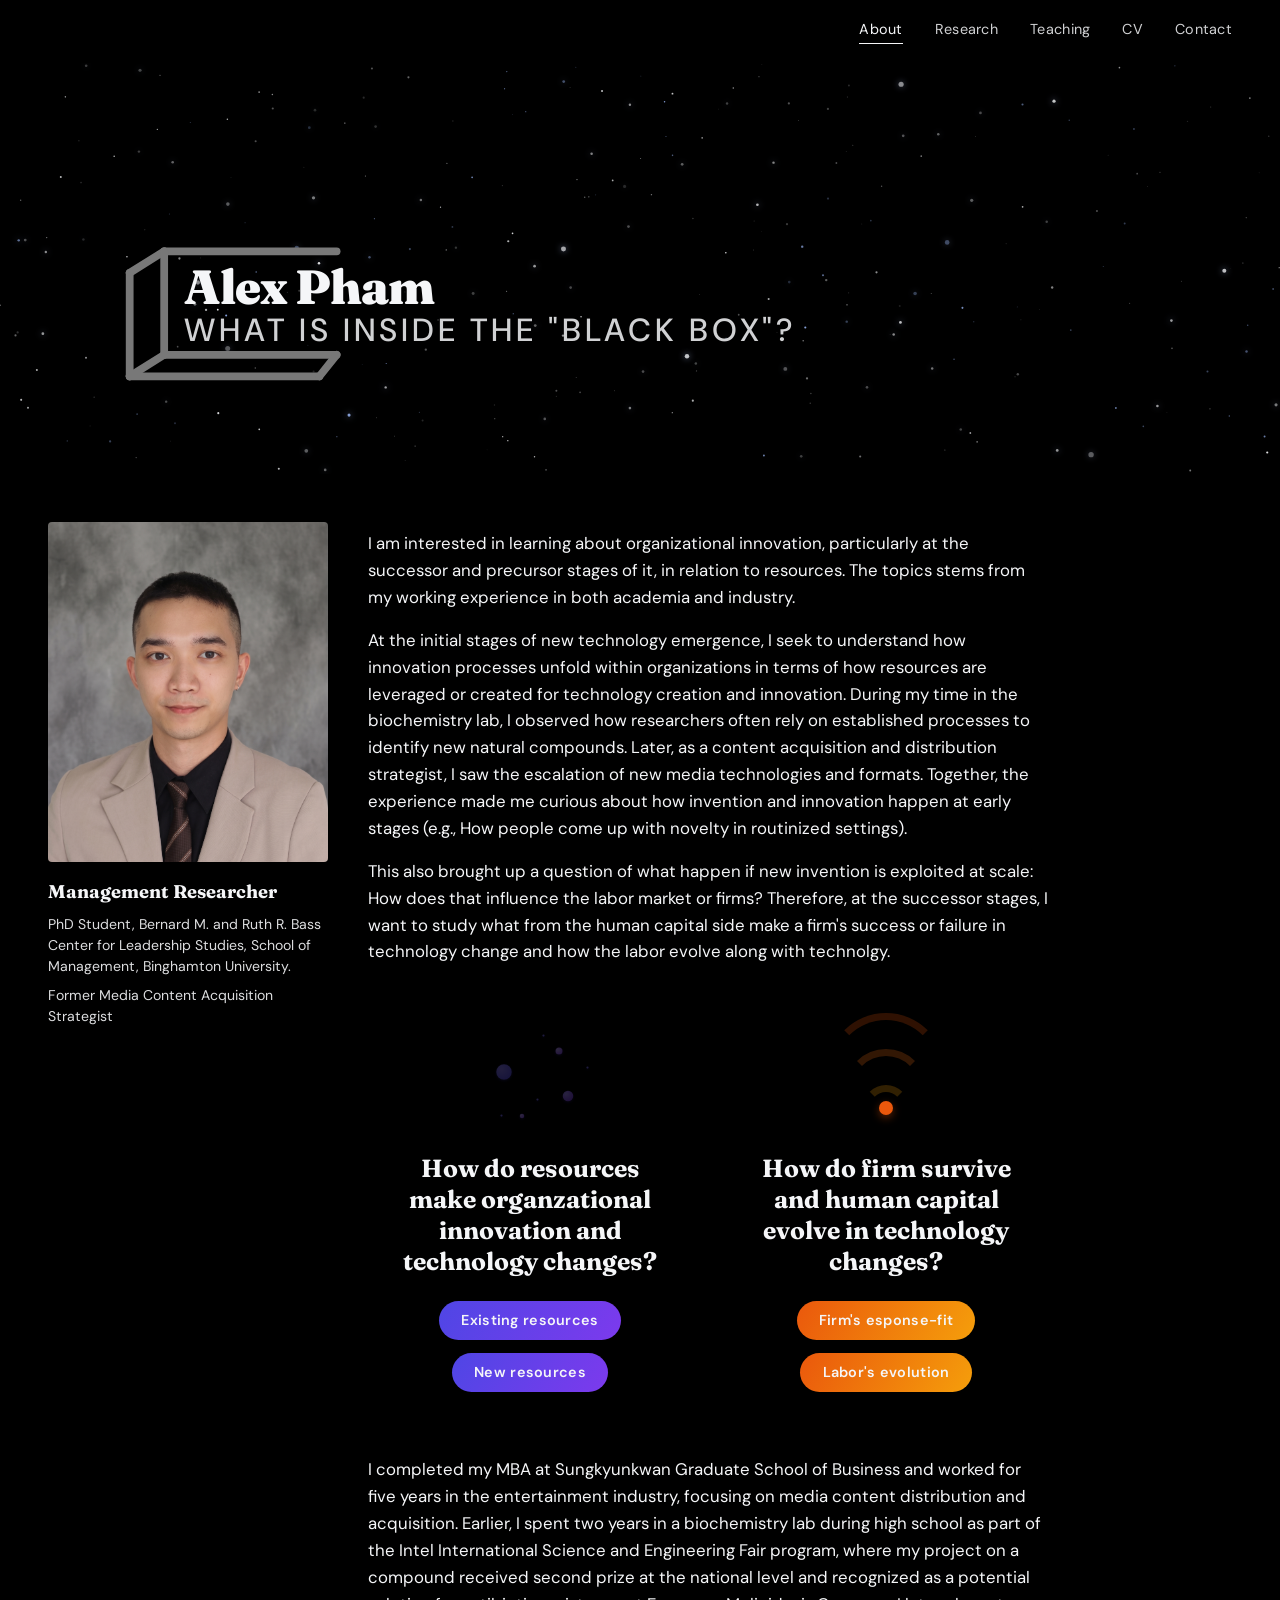
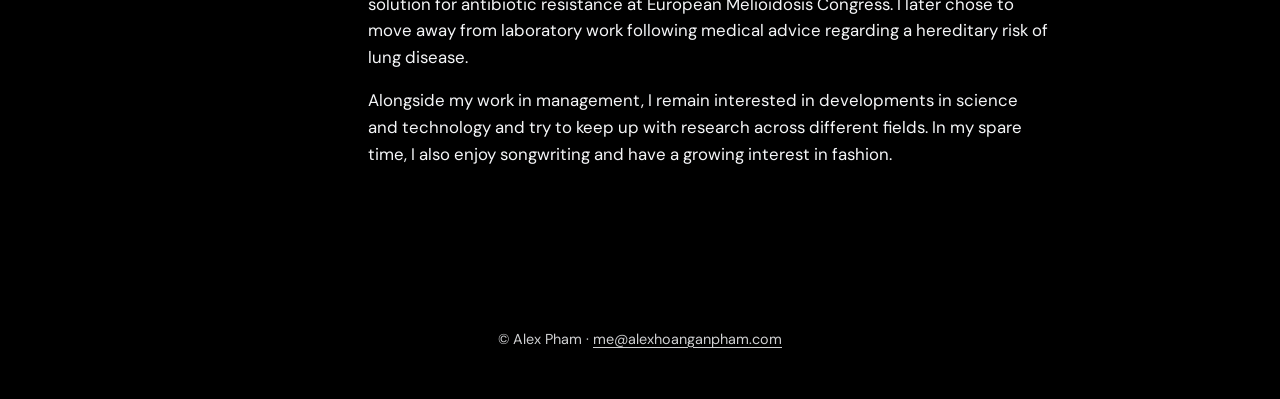
==== index.html @ 6ab718b7 "Fix typo in HTML tag for 'New resources'" ====
<!DOCTYPE html>
<html lang="en">
<head>
<meta charset="UTF-8" />
<meta name="viewport" content="width=device-width, initial-scale=1.0" />
<title>Alex Pham — Home</title>

<!--
============================================================
  HOME PAGE  (index.html)
  ============================================================
  HOW TO EDIT:
  - Replace text inside [EDIT: ...] sections with your info
  - All colors, fonts, and styles live in style.css
  - The navigation bar appears on EVERY page — if you add or
    rename a link, do it in all 6 HTML files
  ============================================================
-->

<link rel="preconnect" href="https://fonts.googleapis.com" />
<link rel="preconnect" href="https://fonts.gstatic.com" crossorigin />
<link href="https://fonts.googleapis.com/css2?family=Fraunces:opsz,wght@9..144,400;9..144,700;9..144,900&family=DM+Sans:wght@400;500;700&display=swap" rel="stylesheet" />
<link rel="stylesheet" href="style.css" />
</head>
<body>

<!-- ===== Navigation (same on every page) ===== -->
<nav class="topnav">
  <a href="index.html" class="active">About</a>
  <a href="research.html">Research</a>
  <a href="teaching.html">Teaching</a>
  <a href="cv.html">CV</a>
  <a href="contact.html">Contact</a>
</nav>

<!-- ============================================================
     [EDIT: HERO / ABOUT]
     ============================================================ -->
<section class="hero-sky">
  <canvas id="starfield" aria-hidden="true"></canvas>
  <!-- ============================================================
       [EDIT: NAME BOX] — Isometric open-bracket frame
       Change "Your Name" and the subtitle below.
       The SVG draws the 3D bracket shape — you usually don't
       need to touch it.
       ============================================================ -->
  <div class="iso-name-block">
    <svg class="iso-frame" viewBox="0 0 500 180" xmlns="http://www.w3.org/2000/svg" aria-hidden="true">
      <!-- ===== TOP FACE (only the back-top slanted line — no front-top edge) ===== -->
      <!-- Back-top edge going right -->
      <line x1="60" y1="5" x2="260" y2="5" />
      <!-- Top-left connection (front-top to back-top) -->
      <line x1="20" y1="30" x2="60" y2="5" />

      <!-- ===== LEFT SIDE (front + back verticals) ===== -->
      <!-- Front-left vertical edge -->
      <line x1="20" y1="30" x2="20" y2="150" />
      <!-- Back-left vertical edge -->
      <line x1="60" y1="5" x2="60" y2="125" />

      <!-- ===== BOTTOM FACE ===== -->
      <!-- Bottom-left connection (front-bottom to back-bottom) -->
      <line x1="20" y1="150" x2="60" y2="125" />
      <!-- Front-bottom edge going right (shorter) -->
      <line x1="20" y1="150" x2="240" y2="150" />
      <!-- Back-bottom edge going right (shorter) -->
      <line x1="60" y1="125" x2="260" y2="125" />
      <!-- Bottom-right connection (closes the bottom face) -->
      <line x1="240" y1="150" x2="260" y2="125" />
    </svg>
    <div class="iso-name-text">
      <h1>Alex Pham</h1>
      <div class="subtitle">What is inside the "black box"?</div>
    </div>
  </div>
</section>

<section class="hero">
  <div class="hero-content">
    <div class="hero-photo-col">
      <img src="your-photo.jpg" alt="Alex Pham" class="hero-photo" style="object-fit:cover;" />
      <div class="photo-titles">
        <p class="pt-role">Management Researcher</p>
        <p>PhD Student, Bernard M. and Ruth R. Bass Center for Leadership Studies, School of Management, Binghamton University.</p>
        <p>Former Media Content Acquisition Strategist</p>
      </div>
    </div>

    <div class="hero-bio">
      <p>
      I am interested in learning about organizational innovation, particularly at the successor and precursor stages of it, in relation to resources. The topics stems from my working experience in both academia and industry. 
      </p>
      <p>
       At the initial stages of new technology emergence, I seek to understand how innovation processes unfold within organizations in terms of how resources are leveraged or created for technology creation and innovation. During my time in the biochemistry lab, I observed how researchers often rely on established processes to identify new natural compounds. Later, as a content acquisition and distribution strategist, I saw the escalation of new media technologies and formats. Together, the experience made me curious about how invention and innovation happen at early stages (e.g., How people come up with novelty in routinized settings). 
      </p>
      <p>
      This also brought up a question of what happen if new invention is exploited at scale: How does that influence the labor market or firms? Therefore, at the successor stages, I want to study what from the human capital side make a firm's success or failure in technology change and how the labor evolve along with technolgy. 
      </p>

      <!-- ===== Research questions (layout from Presentation4) ===== -->
      <div class="rq-grid">

        <div class="rq-card">
          <div class="rq-icon icon-bubbles" aria-hidden="true">
            <span class="b b1"></span>
            <span class="b b2"></span>
            <span class="b b3"></span>
            <span class="b b4"></span>
            <span class="b b5"></span>
            <span class="b b6"></span>
            <span class="b b7"></span>
            <span class="b b8"></span>
          </div>
          <h2 class="rq-question">How do resources make organzational innovation and technology changes?</h2>
          <div class="rq-tags rq-tags-a">
            <span>Existing resources</span>
            <span>New resources</span>
          </div>
        </div>

        <div class="rq-card">
          <div class="rq-icon icon-waves" aria-hidden="true">
            <span class="w w1"></span>
            <span class="w w2"></span>
            <span class="w w3"></span>
            <span class="w-dot"></span>
          </div>
          <h2 class="rq-question">How do firm survive and human capital evolve in technology changes?</h2>
          <div class="rq-tags rq-tags-b">
            <span>Firm's esponse-fit</span>
            <span>Labor's evolution</span>
          </div>
        </div>

      </div>

      <p>
        I completed my MBA at Sungkyunkwan Graduate School of Business and worked for five years in the entertainment industry, focusing on media content distribution and acquisition. Earlier, I spent two years in a biochemistry lab during high school as part of the Intel International Science and Engineering Fair program, where my project on a compound received second prize at the national level and recognized as a potential solution for antibiotic resistance at European Melioidosis Congress. I later chose to move away from laboratory work following medical advice regarding a hereditary risk of lung disease.
      </p>
      <p>
        Alongside my work in management, I remain interested in developments in science and technology and try to keep up with research across different fields. In my spare time, I also enjoy songwriting and have a growing interest in fashion.
      </p>
    </div>
  </div>
</section>

<footer>
  <p>© Alex Pham · <a href="mailto:me@alexhoanganpham.com">me@alexhoanganpham.com</a></p>
</footer>

<!-- ===== Starry-night animation for the name/slogan banner ===== -->
<script>
(function () {
  const canvas = document.getElementById('starfield');
  if (!canvas) return;
  const ctx = canvas.getContext('2d');
  let stars = [], W = 0, H = 0;

  function resize() {
    W = canvas.width = canvas.offsetWidth;
    H = canvas.height = canvas.offsetHeight;
    build();
  }

  function build() {
    stars = [];
    const count = Math.floor((W * H) / 1800);
    for (let i = 0; i < count; i++) {
      stars.push({
        x: Math.random() * W,
        y: Math.random() * H,
        r: Math.random() < 0.92 ? Math.random() * 1.1 + 0.3 : Math.random() * 1.6 + 1.2, // a few bigger stars
        base: Math.random() * 0.6 + 0.35,          // base brightness
        tw: Math.random() * Math.PI * 2,           // twinkle phase
        ts: Math.random() * 0.035 + 0.008,         // twinkle speed
        vx: (Math.random() - 0.5) * 0.08,          // slow drift
        vy: (Math.random() - 0.5) * 0.05,
        blue: Math.random() < 0.25                 // some cool-blue stars
      });
    }
  }

  function frame() {
    ctx.clearRect(0, 0, W, H);
    for (const s of stars) {
      s.tw += s.ts;
      s.x += s.vx; s.y += s.vy;
      if (s.x < 0) s.x = W; if (s.x > W) s.x = 0;
      if (s.y < 0) s.y = H; if (s.y > H) s.y = 0;
      const a = s.base * (0.35 + 0.65 * (0.5 + 0.5 * Math.sin(s.tw)));
      ctx.beginPath();
      ctx.fillStyle = s.blue
        ? 'rgba(160,190,255,' + a.toFixed(3) + ')'
        : 'rgba(245,246,248,' + a.toFixed(3) + ')';
      if (s.r > 1.2) { ctx.shadowBlur = 6; ctx.shadowColor = 'rgba(180,200,255,0.8)'; }
      ctx.arc(s.x, s.y, s.r, 0, Math.PI * 2);
      ctx.fill();
      ctx.shadowBlur = 0;
    }
    requestAnimationFrame(frame);
  }

  window.addEventListener('resize', resize);
  resize();
  frame();
})();
</script>

</body>
</html>
---- style.css ----
/* ============================================================
   SHARED STYLESHEET — used by every page
   ============================================================
   To change colors or fonts site-wide, edit the variables in
   the :root block below.
   ============================================================ */

:root {
  --bg-light: #e9ebee;
  --bg-dark: #1a1d22;
  --bg-mid: #4a4d52;
  --text-dark: #1a1d22;
  --text-light: #f5f6f8;
  --text-muted: #8a8d92;
  --accent: #2d2a8c;     /* deep indigo for stat boxes */
  --accent-hot: #ff6b35; /* highlight for box-office / awards */
  --font-display: "Fraunces", Georgia, serif;
  --font-body: "DM Sans", -apple-system, sans-serif;
}

* { box-sizing: border-box; margin: 0; padding: 0; }

html { scroll-behavior: smooth; }

body {
  font-family: var(--font-body);
  color: var(--text-dark);
  background: var(--bg-light);
  line-height: 1.5;
}

a { color: inherit; text-decoration: none; }

/* ============================================================
   TOP NAVIGATION BAR — appears on every page
   ============================================================ */
nav.topnav {
  position: sticky;
  top: 0;
  z-index: 100;
  display: flex;
  justify-content: flex-end;
  gap: 2rem;
  padding: 1.2rem 3rem;
  background: #000;
  color: var(--text-light);
  font-size: 0.9rem;
  letter-spacing: 0.02em;
}
nav.topnav a {
  opacity: 0.85;
  transition: opacity 0.2s;
  border-bottom: 1px solid transparent;
  padding-bottom: 2px;
}
nav.topnav a:hover {
  opacity: 1;
  border-bottom-color: var(--text-light);
}
nav.topnav a.active {
  opacity: 1;
  border-bottom-color: var(--text-light);
}

/* ============================================================
   HERO / ABOUT SECTION (used on index.html)
   ============================================================ */
section.hero {
  background: #000;
  color: var(--text-light);
  padding: 3rem 3rem 6rem;
  position: relative;
  overflow: hidden;
}

/* ============================================================
   STARRY-NIGHT BANNER — name + slogan section
   ============================================================ */
section.hero-sky {
  position: relative;
  overflow: hidden;
  padding: 4.5rem 3rem;
  color: var(--text-light);
  background: #000;
}
#starfield {
  position: absolute;
  inset: 0;
  width: 100%;
  height: 100%;
  display: block;
  pointer-events: none;
}

/* ============================================================
   ISOMETRIC NAME BLOCK — the open 3D bracket framing the name
   ============================================================
   To resize: change max-width and min-height below.
   To change line thickness: edit stroke-width in .iso-frame line
   To change line color: edit stroke color in .iso-frame line
   ============================================================ */
.iso-name-block {
  position: relative;
  display: block;
  width: 100%;
  max-width: 560px;
  min-height: 150px;
  margin-top: 7rem;         /* Decrease this value or make it negative to move the figure up */
  margin-bottom: 0;
  padding: 2rem 1.5rem 2rem 8.5rem; /* larger left padding keeps text inside the box */
}
.iso-frame {
  position: absolute;
  inset: 0;
  width: 100%;
  height: 100%;
  pointer-events: none;
  overflow: visible;
}
.iso-frame line {
  stroke: #787878;
  stroke-width: 9;
  stroke-linecap: round;
  fill: none;
}
.iso-name-text {
  position: relative;
  z-index: 1;
  text-align: left;
  top: -1rem;
}
.iso-name-text h1 {
  font-family: var(--font-display);
  font-weight: 900;
  font-size: 3rem;
  line-height: 1;
  letter-spacing: -0.02em;
  color: var(--text-light);

}
.iso-name-text .subtitle {
  white-space: nowrap;           /* keep slogan on one line */
  font-size: 2rem;            /* bigger slogan */
  font-weight: 500;
  line-height: 1.5;
  letter-spacing: 0.12em;
  text-transform: uppercase;
  opacity: 0.85;
  margin-top: -0.3rem;
  color: var(--text-light);
   
}

.hero-content {
  display: grid;
  grid-template-columns: 280px 1fr;
  gap: 2.5rem;
  max-width: 1000px;
  align-items: start;
}
.hero-photo {
  width: 280px;
  height: 340px;
  border-radius: 4px;
  object-fit: cover;
  display: block;
}
.hero-bio {
  font-size: 1.05rem;
  line-height: 1.6;
  padding-top: 0.5rem;
}
.hero-bio p { margin-bottom: 1rem; }

/* Titles under the photo */
.photo-titles {
  width: 280px;
  margin-top: 1rem;
  font-size: 0.88rem;
  line-height: 1.5;
}
.photo-titles p { margin-bottom: 0.5rem; opacity: 0.9; }
.photo-titles .pt-role {
  font-family: var(--font-display);
  font-weight: 700;
  font-size: 1.15rem;
  opacity: 1;
}

/* ============================================================
   RESEARCH QUESTIONS — two-column layout (from Presentation4)
   ============================================================ */
.rq-grid {
  display: grid;
  grid-template-columns: 1fr 1fr;
  gap: 2rem;
  margin: 2rem 0;
}
.rq-card {
  text-align: center;
  padding: 2rem 1.5rem;
  transition: transform 0.3s ease;
}
.rq-card:hover {
  transform: translateY(-4px);
}
.rq-question {
  font-family: var(--font-display);
  font-weight: 700;
  font-size: 1.55rem;
  line-height: 1.25;
  margin: 1.5rem 0;
}
.rq-tags {
  display: flex;
  justify-content: center;
  flex-wrap: wrap;
  gap: 0.8rem;
}
.rq-tags span {
  display: inline-block;
  padding: 0.5rem 1.4rem;
  border-radius: 999px;
  color: var(--text-light);
  font-weight: 600;
  font-size: 0.9rem;
  letter-spacing: 0.02em;
}
.rq-tags-a span { background: linear-gradient(120deg, #4f46e5, #7c3aed); }
.rq-tags-b span { background: linear-gradient(120deg, #ea580c, #f59e0b); }

/* ----- Icon 1: bubbles that emerge on hover ----- */
.rq-icon {
  position: relative;
  width: 150px;
  height: 100px;
  margin: 0 auto;
}
.icon-bubbles .b {
  position: absolute;
  border-radius: 50%;
  background: radial-gradient(circle at 32% 30%, #8b7cf8, #4f46e5);
  box-shadow: 0 4px 12px rgba(79, 70, 229, 0.35);
  opacity: 0.25;
  transform: scale(0.25);
  transition: transform 0.5s cubic-bezier(0.34, 1.56, 0.64, 1), opacity 0.4s ease;
}
.icon-bubbles .b1 { width: 62px; height: 62px; left: 18px;  top: 12px; }
.icon-bubbles .b2 { width: 28px; height: 28px; left: 90px;  top: 8px;  background: radial-gradient(circle at 32% 30%, #b79cf9, #7c3aed); transition-delay: 0.08s; }
.icon-bubbles .b3 { width: 42px; height: 42px; left: 92px;  top: 46px; background: radial-gradient(circle at 32% 30%, #9f8bfa, #6d28d9); transition-delay: 0.16s; }
.icon-bubbles .b4 { width: 9px;  height: 9px;  left: 128px; top: 34px; transition-delay: 0.24s; }
.icon-bubbles .b5 { width: 9px;  height: 9px;  left: 78px;  top: 66px; transition-delay: 0.3s; }
.icon-bubbles .b6 { width: 9px;  height: 9px;  left: 84px;  top: 2px;  transition-delay: 0.36s; }
.icon-bubbles .b7 { width: 18px; height: 18px; left: 58px;  top: 78px; background: radial-gradient(circle at 32% 30%, #b79cf9, #7c3aed); transition-delay: 0.42s; }
.icon-bubbles .b8 { width: 9px;  height: 9px;  left: 42px;  top: 82px; transition-delay: 0.48s; }
.rq-card:hover .icon-bubbles .b {
  opacity: 1;
  transform: scale(1);
}

/* ----- Icon 2: wifi-style waves that appear in order ----- */
.icon-waves .w {
  position: absolute;
  left: 50%;
  bottom: 8px;
  border: 7px solid transparent;
  border-top-color: #ea580c;
  border-radius: 50%;
  transform: translateX(-50%) translateY(10px);
  opacity: 0.2;
  transition: opacity 0.35s ease, transform 0.35s ease, border-top-color 0.35s ease;
}
.icon-waves .w1 { width: 46px;  height: 46px;  border-top-color: #f59e0b; transition-delay: 0s; }
.icon-waves .w2 { width: 82px;  height: 82px;  border-top-color: #f97316; transition-delay: 0.15s; }
.icon-waves .w3 { width: 118px; height: 118px; border-top-color: #ea580c; transition-delay: 0.3s; }
.icon-waves .w-dot {
  position: absolute;
  left: 50%;
  bottom: 14px;
  width: 14px;
  height: 14px;
  border-radius: 50%;
  background: #ea580c;
  transform: translateX(-50%);
  box-shadow: 0 3px 8px rgba(234, 88, 12, 0.4);
}
.rq-card:hover .icon-waves .w {
  opacity: 1;
  transform: translateX(-50%) translateY(0);
}

/* Closing paragraphs after the questions */
.about-more {
  max-width: 1000px;
  margin: 3.5rem auto 0;
  font-size: 1.05rem;
  line-height: 1.6;
}
.about-more p { margin-bottom: 1rem; }

.section-jump {
  text-align: center;
  margin-top: 4rem;
  font-size: 0.9rem;
  letter-spacing: 0.2em;
  text-transform: uppercase;
  opacity: 0.85;
}
.section-jump span { display: block; margin-top: 0.3rem; font-size: 1.2rem; }

/* ============================================================
   SHARED SECTION STYLES
   ============================================================ */
section.content { padding: 4rem 3rem; }
section.content.light { background: var(--bg-light); color: var(--text-dark); }
section.content.dark  { background: var(--bg-dark);  color: var(--text-light); }

.section-title {
  font-family: var(--font-display);
  font-weight: 900;
  font-size: 3rem;
  letter-spacing: -0.02em;
  margin-bottom: 2.5rem;
  line-height: 1;
}
.section-subtitle {
  font-family: var(--font-display);
  font-weight: 700;
  font-size: 1.6rem;
  margin: 2rem 0 1.5rem;
}

/* ============================================================
   RESEARCH INTRO — summary of works + method cloud
   ============================================================ */
.intro-grid {
  display: grid;
  grid-template-columns: 1.15fr 1fr;
  gap: 3rem;
  align-items: center;
  max-width: 1200px;
}
.summary-works {
  font-size: 1.05rem;
  line-height: 1.65;
}
.summary-works p { margin-bottom: 1rem; }

/* Method cloud — topic-model style, sized by rank.
   rank-1 = biggest … rank-5 = smallest.
   The biggest term sits in the CENTER; the others are placed
   around it. Position + gray shade come automatically from the
   word's order in the HTML (nth-child), so a new method appended
   at the end takes the next free spot — 10 spots pre-defined. */
.method-cloud {
  position: relative;
  min-height: 420px;
}

/* ============================================================
   RESEARCH / PUBLICATIONS LIST
   ============================================================ */
.pub-list { max-width: 1000px; }
.pub {
  display: grid;
  grid-template-columns: 50px 1fr;
  gap: 1rem;
  margin-bottom: 2.2rem;
}
.pub-num {
  color: var(--text-muted);
  font-size: 0.95rem;
  padding-top: 0.15rem;
}
.pub-title {
  font-weight: 700;
  font-size: 1.1rem;
  margin-bottom: 0.4rem;
  line-height: 1.35;
}
.pub-authors { font-size: 0.95rem; margin-bottom: 0.3rem; }
.pub-authors strong { font-weight: 700; }
.pub-status {
  font-style: italic;
  color: var(--text-muted);
  font-size: 0.9rem;
}
.footnote {
  font-size: 0.85rem;
  color: var(--text-muted);
  margin-top: 2rem;
  font-style: italic;
}

/* ============================================================
   TEACHING SECTION
   ============================================================ */
.teaching-row {
  display: grid;
  grid-template-columns: 120px 1fr 200px;
  gap: 2rem;
  align-items: center;
  padding: 1.5rem 0;
  border-bottom: 1px solid rgba(0,0,0,0.08);
}
.teaching-row:last-of-type { border-bottom: none; }
.teaching-date {
  font-weight: 700;
  font-size: 0.95rem;
  letter-spacing: 0.05em;
}
.teaching-date .year { font-size: 1.4rem; display: block; }
.course-title {
  font-weight: 700;
  font-size: 1.15rem;
  margin-bottom: 0.3rem;
}
.course-meta {
  font-size: 0.9rem;
  color: var(--text-muted);
  line-height: 1.4;
}
.rating-box {
  display: flex;
  align-items: center;
  gap: 0.8rem;
}
.rating {
  background: var(--accent);
  color: var(--text-light);
  font-family: var(--font-display);
  font-weight: 900;
  font-size: 2rem;
  padding: 0.4rem 0.9rem;
  line-height: 1;
}
.rating-meta {
  font-size: 0.8rem;
  color: var(--text-muted);
  line-height: 1.3;
}

/* ============================================================
   SELECTED CLASS ACTIVITIES — photo cards with overlay text
   ============================================================
   To change number of columns: edit grid-template-columns
   To change card height: edit min-height in .activity-card
   To make overlay darker/lighter: edit the rgba() in the
     ::before pseudo-element below
   ============================================================ */
.activities-title {
  margin-top: 4rem;
  margin-bottom: 1.5rem;
}
.activities-grid {
  display: grid;
  grid-template-columns: repeat(2, 1fr);
  gap: 1.5rem;
  margin-bottom: 1rem;
}
.activity-card {
  position: relative;
  min-height: 280px;
  border-radius: 6px;
  overflow: hidden;
  background-size: cover;
  background-position: center;
  background-color: #2a2d32;   /* shows if image fails to load */
  cursor: default;
  transition: transform 0.3s ease;
}
.activity-card:hover {
  transform: translateY(-4px);
}
.activity-card::before {
  content: "";
  position: absolute;
  inset: 0;
  background: linear-gradient(
    to bottom,
    rgba(0, 0, 0, 0.2) 0%,
    rgba(0, 0, 0, 0.85) 100%
  );
}
.activity-overlay {
  position: absolute;
  inset: 0;
  display: flex;
  flex-direction: column;
  justify-content: flex-end;
  padding: 1.8rem;
  color: var(--text-light);
  z-index: 1;
}
.activity-name {
  font-family: var(--font-display);
  font-weight: 700;
  font-size: 1.4rem;
  line-height: 1.2;
  margin-bottom: 0.6rem;
}
.activity-desc {
  font-size: 0.9rem;
  line-height: 1.5;
  opacity: 0.92;
}

.testimonials {
  background: var(--bg-dark);
  color: var(--text-light);
  padding: 4rem 3rem;
  margin: 4rem -3rem -4rem;
}
.quote-mark {
  font-family: var(--font-display);
  font-size: 6rem;
  line-height: 0.5;
  font-weight: 900;
  margin-bottom: 1.5rem;
  opacity: 0.4;
}

/* ===== Carousel ===== */
.testimonial-carousel {
  position: relative;
  max-width: 800px;
  margin: 0 auto;
  display: flex;
  align-items: center;
  gap: 1rem;
}
.testimonial-viewport {
  overflow: hidden;
  flex: 1;
}
.testimonial-track {
  display: flex;
  transition: transform 0.5s ease;
  will-change: transform;
}
.testimonial-track .testimonial {
  flex: 0 0 100%;
  padding: 1rem 2rem;
}
.testimonial p {
  font-size: 1.05rem;
  line-height: 1.6;
  text-align: center;
  margin-bottom: 1.5rem;
  min-height: 5rem;
}
.testimonial-source {
  text-align: center;
  font-size: 0.85rem;
  line-height: 1.4;
}
.testimonial-source strong { display: block; margin-top: 0.4rem; }

.carousel-arrow {
  background: transparent;
  border: 1px solid rgba(255,255,255,0.3);
  color: var(--text-light);
  width: 44px;
  height: 44px;
  border-radius: 50%;
  font-size: 1.8rem;
  cursor: pointer;
  display: flex;
  align-items: center;
  justify-content: center;
  line-height: 1;
  padding: 0 0 4px 0;
  transition: background 0.2s, border-color 0.2s;
  flex-shrink: 0;
}
.carousel-arrow:hover {
  background: rgba(255,255,255,0.1);
  border-color: rgba(255,255,255,0.6);
}

.testimonial-dots {
  display: flex;
  justify-content: center;
  gap: 0.6rem;
  margin-top: 2rem;
}
.testimonial-dots .dot {
  width: 10px;
  height: 10px;
  border-radius: 50%;
  background: rgba(255,255,255,0.25);
  border: none;
  cursor: pointer;
  padding: 0;
  transition: background 0.2s, transform 0.2s;
}
.testimonial-dots .dot:hover { background: rgba(255,255,255,0.5); }
.testimonial-dots .dot.active {
  background: var(--text-light);
  transform: scale(1.2);
}

/* ============================================================
   INDUSTRY / EXPERIENCE SECTION
   ============================================================ */
.industry-grid {
  display: grid;
  grid-template-columns: repeat(auto-fit, minmax(260px, 1fr));
  gap: 2.5rem;
  max-width: 1100px;
}
.industry-card .placeholder-poster {
  width: 100%;
  aspect-ratio: 2/3;
  background: linear-gradient(135deg, #2a2d32, #4a4d52);
  border-radius: 4px;
  display: flex;
  align-items: center;
  justify-content: center;
  color: var(--text-muted);
  font-size: 0.85rem;
  margin-bottom: 1rem;
}
.industry-card h3 {
  font-family: var(--font-display);
  font-size: 1.3rem;
  font-weight: 700;
  letter-spacing: 0.02em;
}
.industry-card .location {
  font-size: 0.85rem;
  color: var(--text-muted);
  margin-bottom: 0.8rem;
}
.stat-large {
  font-family: var(--font-display);
  font-weight: 900;
  font-size: 1.5rem;
  line-height: 1.1;
  margin: 0.5rem 0;
}
.stat-tag {
  color: var(--accent-hot);
  font-size: 0.85rem;
  font-weight: 700;
}

.small-label {
  text-transform: uppercase;
  letter-spacing: 0.15em;
  font-size: 0.85rem;
  font-weight: 700;
  margin: 3rem 0 1.5rem;
  opacity: 0.7;
}

/* ============================================================
   CV PAGE
   ============================================================ */
.cv-embed {
  max-width: 900px;
  margin: 0 auto;
}
.cv-embed object {
  width: 100%;
  height: 80vh;
  border: 1px solid #ccc;
  border-radius: 4px;
}
.cv-fallback {
  padding: 2rem;
  background: #fff;
  text-align: center;
}
.cv-fallback a { text-decoration: underline; }

/* ============================================================
   CONTACT / FOOTER
   ============================================================ */
footer {
  background: #000;
  color: var(--text-light);
  text-align: center;
  padding: 3rem 2rem;
}
footer h2 {
  font-family: var(--font-display);
  font-weight: 700;
  font-size: 1.4rem;
  margin-bottom: 0.6rem;
}
footer p { font-size: 0.9rem; line-height: 1.6; opacity: 0.85; }
footer a {
  text-decoration: underline;
  text-underline-offset: 3px;
}

/* Page-content version of contact (the standalone contact page) */
.contact-card {
  max-width: 600px;
  margin: 2rem auto;
  background: var(--bg-dark);
  color: var(--text-light);
  padding: 3rem;
  border-radius: 4px;
  text-align: center;
}
.contact-card h3 {
  font-family: var(--font-display);
  font-size: 1.6rem;
  font-weight: 700;
  margin-bottom: 1rem;
}
.contact-card p { font-size: 1rem; line-height: 1.7; }
.contact-card a {
  display: inline-block;
  margin-top: 1.5rem;
  padding: 0.7rem 1.4rem;
  background: var(--accent);
  border-radius: 2px;
  font-weight: 700;
  letter-spacing: 0.05em;
}

/* ============================================================
   RESPONSIVE
   ============================================================ */
@media (max-width: 720px) {
  nav.topnav { padding: 1rem; gap: 1rem; font-size: 0.8rem; flex-wrap: wrap; }
  section.hero, section.content { padding: 2rem 1.5rem; }
  section.hero-sky { padding: 3rem 1.5rem; }
  .hero-content { grid-template-columns: 1fr; }
  .hero-photo { width: 140px; height: 170px; }
  .photo-titles { width: 100%; }
  .iso-name-text .subtitle { font-size: 0.95rem; white-space: normal; }
  .rq-grid { grid-template-columns: 1fr; gap: 1.5rem; }
  .intro-grid { grid-template-columns: 1fr; gap: 2rem; }
  .method-cloud { min-height: 280px; }
  .section-title { font-size: 2rem; }
  .teaching-row { grid-template-columns: 1fr; gap: 0.5rem; }
  .activities-grid { grid-template-columns: 1fr; }
  .testimonials { margin: 3rem -1.5rem -2rem; padding: 3rem 1.5rem; }
  .iso-name-block { padding: 1.5rem 1.5rem 2rem 2.5rem; }
  .iso-name-text h1 { font-size: 1.8rem; }
  .testimonial-carousel { gap: 0.3rem; }
  .testimonial-track .testimonial { padding: 0.5rem 0.5rem; }
  .carousel-arrow { width: 36px; height: 36px; font-size: 1.4rem; }
}

/* ============================================================
   MOVIE CREDIT ROLLER
   ============================================================ */
.credit-roller {
  position: relative;
  height: 120px; /* Fits exactly 3 lines (60px each) */
  overflow: hidden;
  display: flex;
  align-items: flex-start;
  justify-content: center;
  /* Fades the top and bottom edges */
  mask-image: linear-gradient(to bottom, transparent, black 25%, black 75%, transparent);
  -webkit-mask-image: linear-gradient(to bottom, transparent, black 25%, black 75%, transparent);
}

.credit-track {
  display: flex;
  flex-direction: column;
  width: 100%;
}

.credit-item {
  height: 40px;
  display: flex;
  align-items: center;
  justify-content: center;
  font-family: var(--font-display);
  font-size: 0.9rem;
  font-weight: 500;
  color: var(--text-muted);
  opacity: 0.4;
  white-space: nowrap;
  /* Smoothly animates size and color when it hits the middle */
  transition: all 0.6s cubic-bezier(0.25, 1, 0.5, 1);
}

/* The middle item gets dynamically assigned this class by JavaScript */
.credit-item.active {
  font-size: 1.5rem;
  font-weight: 900;
  opacity: 1;
  color: var(--text-light); /* Assuming this is in the dark section */
}
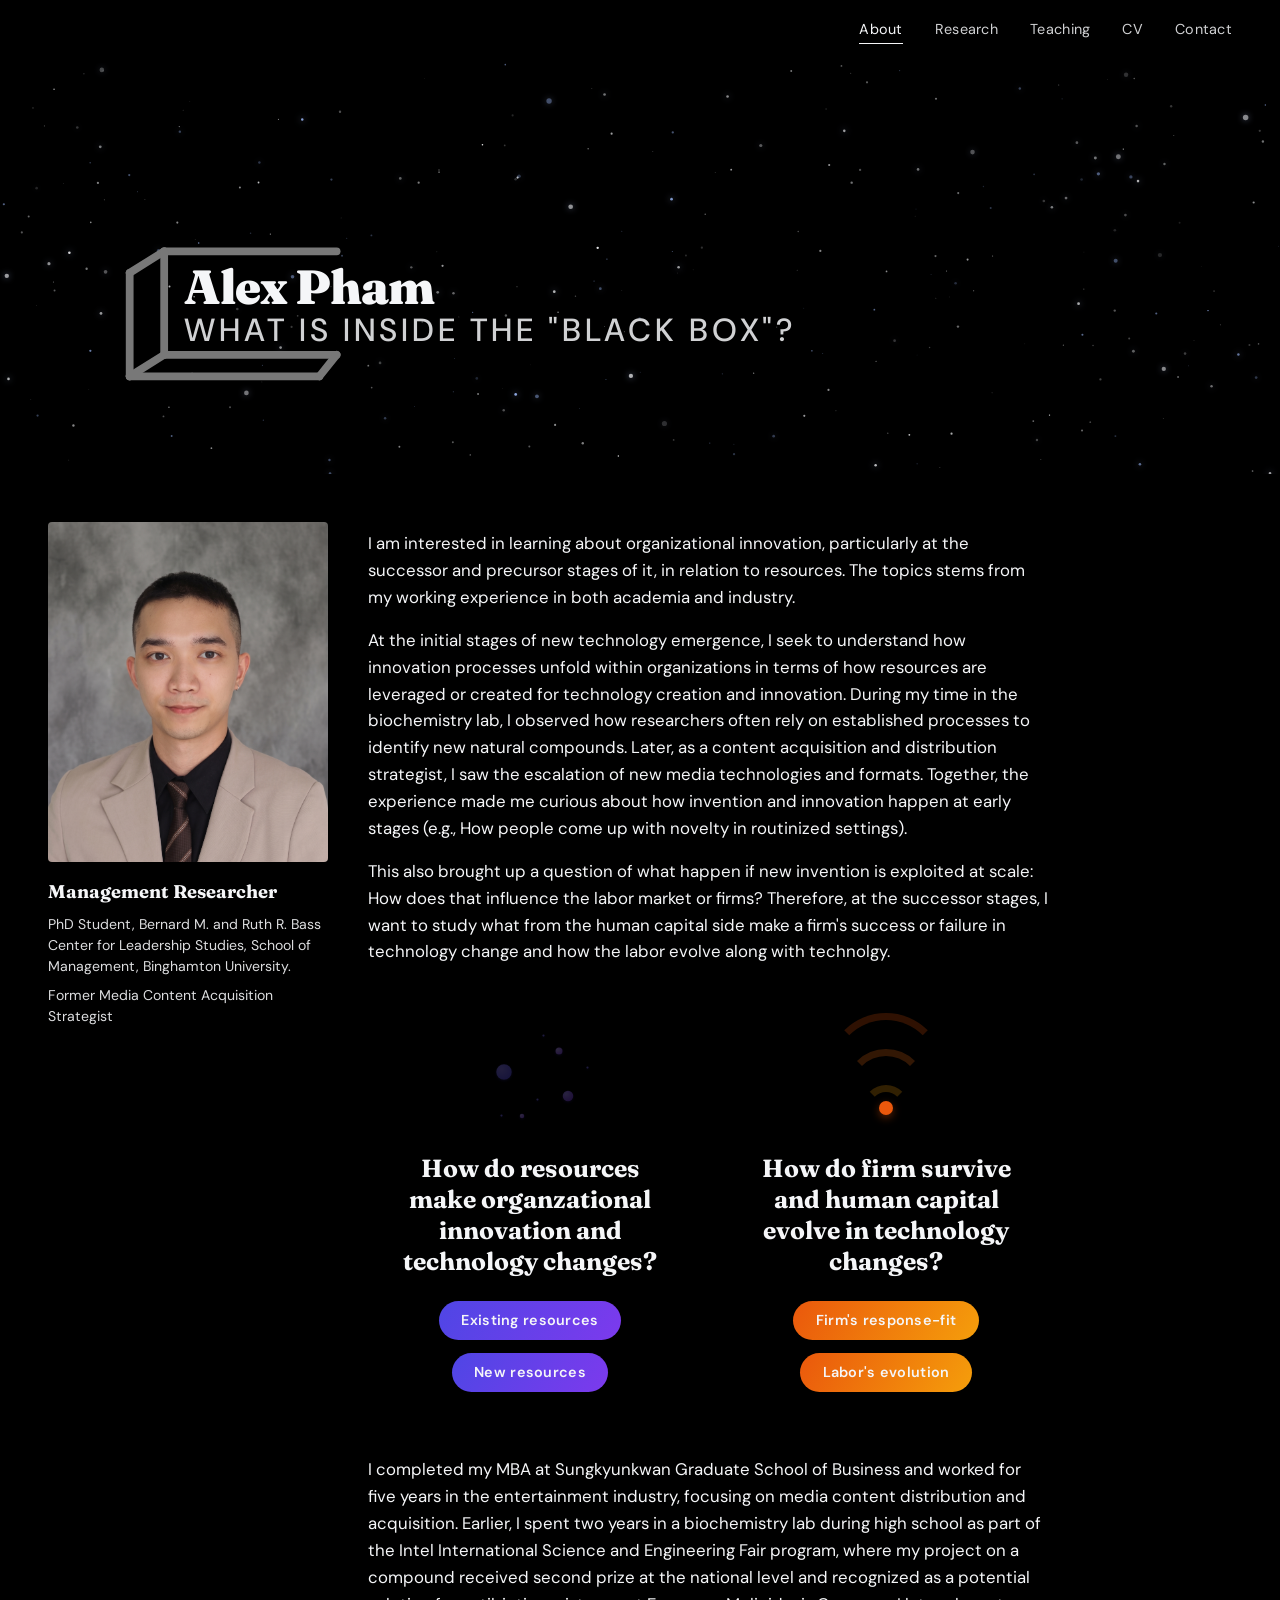
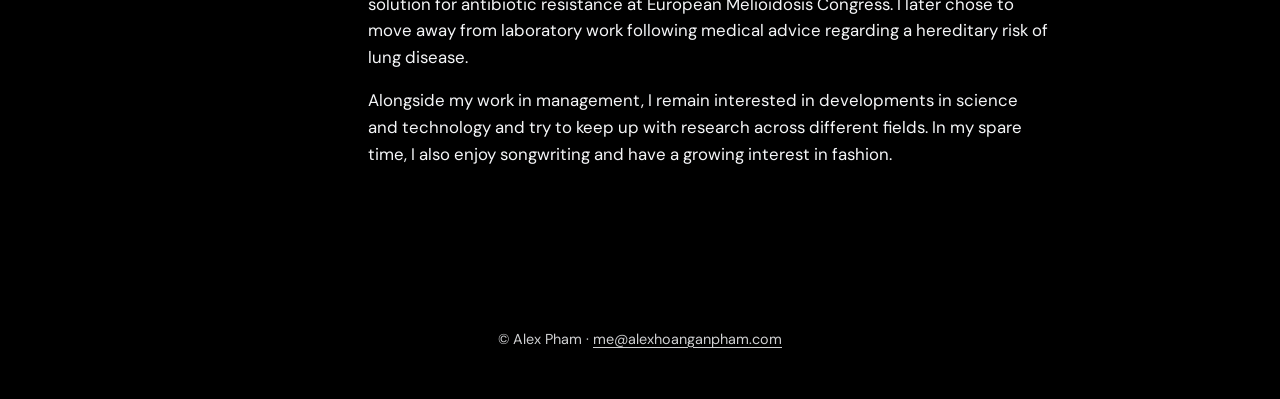
==== commit 3a1a398b: "Update index.html" ====
--- a/index.html
+++ b/index.html
@@ -127,7 +127,7 @@
           </div>
           <h2 class="rq-question">How do firm survive and human capital evolve in technology changes?</h2>
           <div class="rq-tags rq-tags-b">
-            <span>Firm's esponse-fit</span>
+            <span>Firm's response-fit</span>
             <span>Labor's evolution</span>
           </div>
         </div>
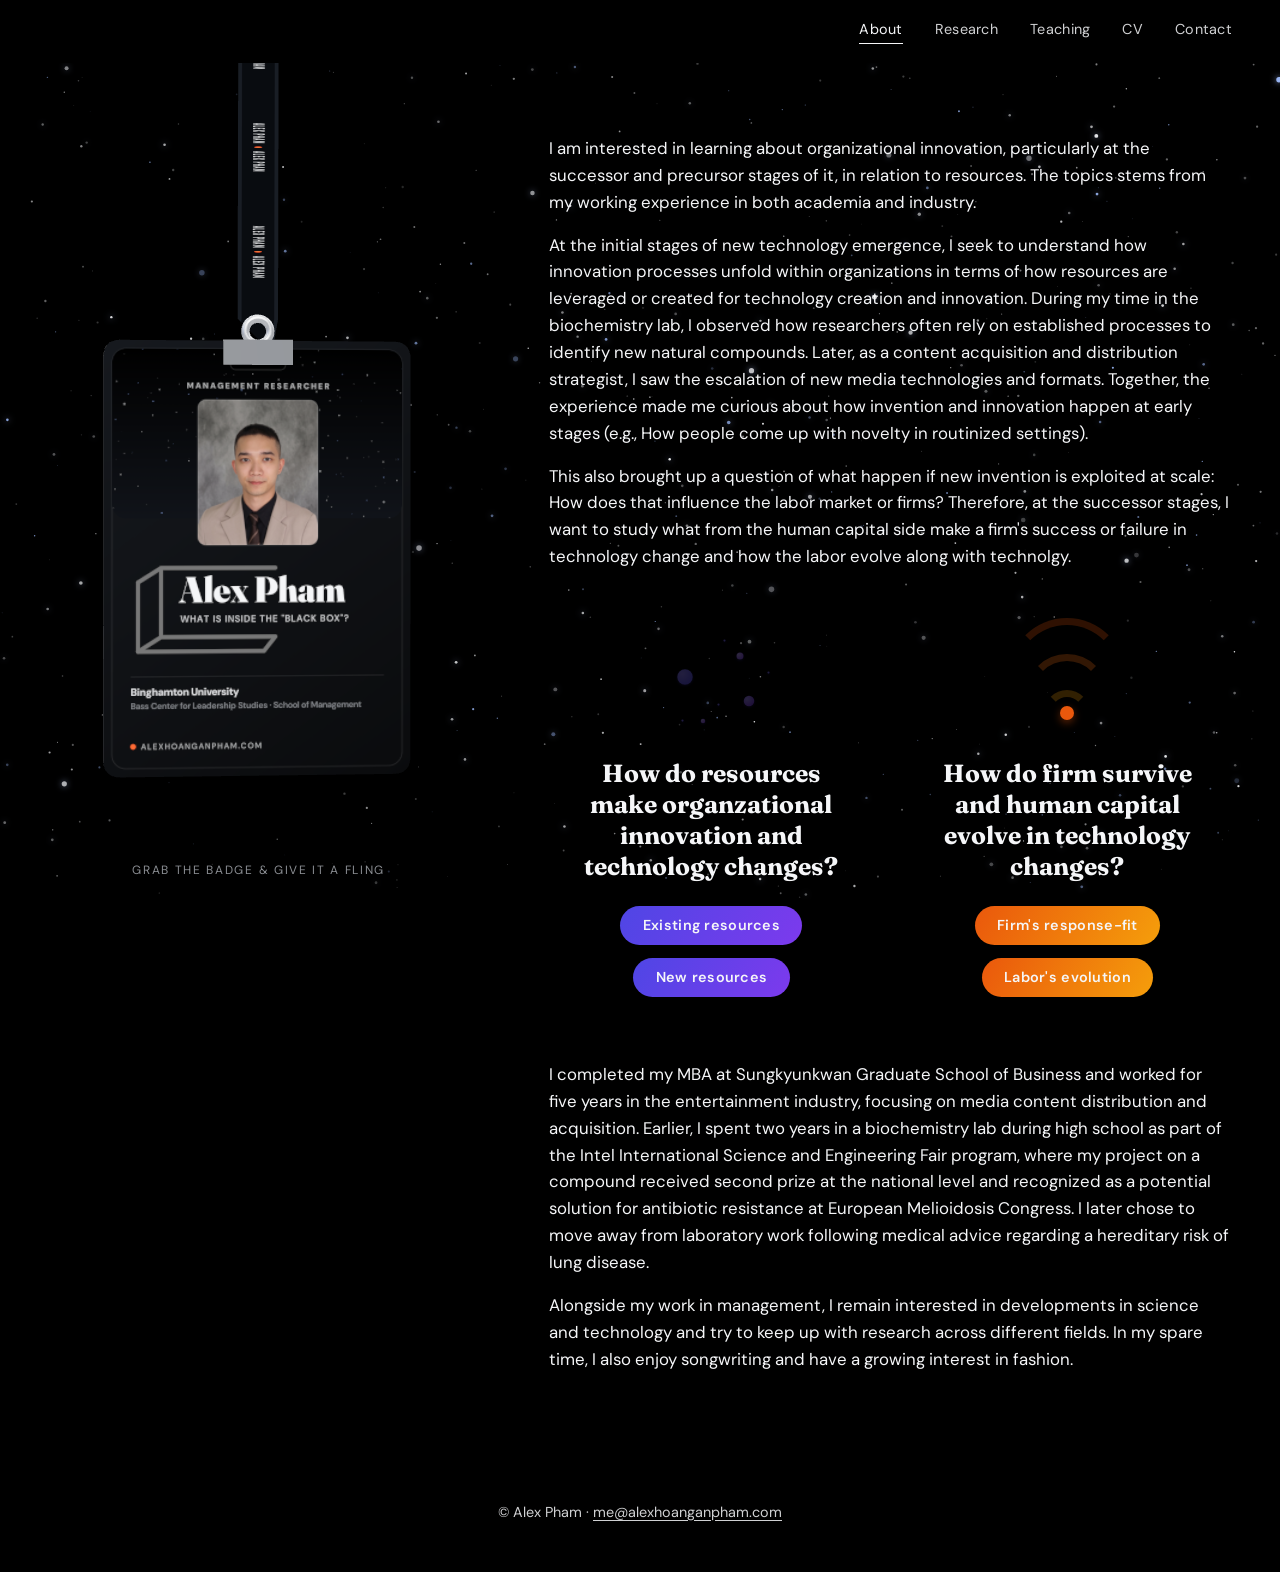
==== commit 22b5ab13: "Add files via upload" ====
--- a/index.html
+++ b/index.html
@@ -22,7 +22,7 @@
 <link href="https://fonts.googleapis.com/css2?family=Fraunces:opsz,wght@9..144,400;9..144,700;9..144,900&family=DM+Sans:wght@400;500;700&display=swap" rel="stylesheet" />
 <link rel="stylesheet" href="style.css" />
 </head>
-<body>
+<body class="home">
 
 <!-- ===== Navigation (same on every page) ===== -->
 <nav class="topnav">
@@ -35,56 +35,69 @@
 
 <!-- ============================================================
      [EDIT: HERO / ABOUT]
+     Left: interactive 3D badge.  Right: your introduction.
+     The starry sky behind the whole page is drawn by the
+     "starfield" script at the bottom of this file.
      ============================================================ -->
+<canvas id="starfield" aria-hidden="true"></canvas>
+
 <section class="hero-sky">
-  <canvas id="starfield" aria-hidden="true"></canvas>
-  <!-- ============================================================
-       [EDIT: NAME BOX] — Isometric open-bracket frame
-       Change "Your Name" and the subtitle below.
-       The SVG draws the 3D bracket shape — you usually don't
-       need to touch it.
-       ============================================================ -->
-  <div class="iso-name-block">
-    <svg class="iso-frame" viewBox="0 0 500 180" xmlns="http://www.w3.org/2000/svg" aria-hidden="true">
-      <!-- ===== TOP FACE (only the back-top slanted line — no front-top edge) ===== -->
-      <!-- Back-top edge going right -->
-      <line x1="60" y1="5" x2="260" y2="5" />
-      <!-- Top-left connection (front-top to back-top) -->
-      <line x1="20" y1="30" x2="60" y2="5" />
-
-      <!-- ===== LEFT SIDE (front + back verticals) ===== -->
-      <!-- Front-left vertical edge -->
-      <line x1="20" y1="30" x2="20" y2="150" />
-      <!-- Back-left vertical edge -->
-      <line x1="60" y1="5" x2="60" y2="125" />
-
-      <!-- ===== BOTTOM FACE ===== -->
-      <!-- Bottom-left connection (front-bottom to back-bottom) -->
-      <line x1="20" y1="150" x2="60" y2="125" />
-      <!-- Front-bottom edge going right (shorter) -->
-      <line x1="20" y1="150" x2="240" y2="150" />
-      <!-- Back-bottom edge going right (shorter) -->
-      <line x1="60" y1="125" x2="260" y2="125" />
-      <!-- Bottom-right connection (closes the bottom face) -->
-      <line x1="240" y1="150" x2="260" y2="125" />
-    </svg>
-    <div class="iso-name-text">
-      <h1>Alex Pham</h1>
-      <div class="subtitle">What is inside the "black box"?</div>
-    </div>
-  </div>
-</section>
-
-<section class="hero">
-  <div class="hero-content">
-    <div class="hero-photo-col">
-      <img src="your-photo.jpg" alt="Alex Pham" class="hero-photo" style="object-fit:cover;" />
-      <div class="photo-titles">
-        <p class="pt-role">Management Researcher</p>
-        <p>PhD Student, Bernard M. and Ruth R. Bass Center for Leadership Studies, School of Management, Binghamton University.</p>
-        <p>Former Media Content Acquisition Strategist</p>
+  <div class="badge-col">
+    <!-- ============================================================
+         [EDIT: NAME BOX] — Isometric open-bracket frame
+         Change "Your Name" and the subtitle below.
+         The SVG draws the 3D bracket shape — you usually don't
+         need to touch it.
+         ============================================================ -->
+    <div class="iso-name-block">
+      <svg class="iso-frame" viewBox="0 0 500 180" xmlns="http://www.w3.org/2000/svg" aria-hidden="true">
+        <!-- ===== TOP FACE (only the back-top slanted line — no front-top edge) ===== -->
+        <!-- Back-top edge going right -->
+        <line x1="60" y1="5" x2="260" y2="5" />
+        <!-- Top-left connection (front-top to back-top) -->
+        <line x1="20" y1="30" x2="60" y2="5" />
+
+        <!-- ===== LEFT SIDE (front + back verticals) ===== -->
+        <!-- Front-left vertical edge -->
+        <line x1="20" y1="30" x2="20" y2="150" />
+        <!-- Back-left vertical edge -->
+        <line x1="60" y1="5" x2="60" y2="125" />
+
+        <!-- ===== BOTTOM FACE ===== -->
+        <!-- Bottom-left connection (front-bottom to back-bottom) -->
+        <line x1="20" y1="150" x2="60" y2="125" />
+        <!-- Front-bottom edge going right (shorter) -->
+        <line x1="20" y1="150" x2="240" y2="150" />
+        <!-- Back-bottom edge going right (shorter) -->
+        <line x1="60" y1="125" x2="260" y2="125" />
+        <!-- Bottom-right connection (closes the bottom face) -->
+        <line x1="240" y1="150" x2="260" y2="125" />
+      </svg>
+      <div class="iso-name-text">
+        <h1>Alex Pham</h1>
+        <div class="subtitle">What is inside the "black box"?</div>
       </div>
     </div>
+
+    <!-- ============================================================
+         [EDIT: 3D BADGE] — interactive lanyard badge (badge.js)
+         Name + slogan come from the name box above.
+         Everything else on the card is set right here:
+           data-role  → small heading at the top of the card
+           data-photo → photo on the card
+           data-org / data-dept → the two lines under the name
+           data-site  → footer of the card
+         If 3D isn't supported, the classic name box shows instead.
+         ============================================================ -->
+    <div id="badge-3d"
+         data-role="Management Researcher"
+         data-photo="your-photo.jpg"
+         data-org="Binghamton University"
+         data-dept="Bass Center for Leadership Studies · School of Management"
+         data-site="alexhoanganpham.com"
+         aria-hidden="true"></div>
+    <p class="badge-hint" aria-hidden="true">Grab the badge &amp; give it a fling</p>
+  </div>
 
     <div class="hero-bio">
       <p>
@@ -141,12 +154,14 @@
         Alongside my work in management, I remain interested in developments in science and technology and try to keep up with research across different fields. In my spare time, I also enjoy songwriting and have a growing interest in fashion.
       </p>
     </div>
-  </div>
 </section>
 
 <footer>
   <p>© Alex Pham · <a href="mailto:me@alexhoanganpham.com">me@alexhoanganpham.com</a></p>
 </footer>
+
+<!-- ===== Interactive 3D badge (React Three Fiber + Rapier) ===== -->
+<script src="badge.js" defer></script>
 
 <!-- ===== Starry-night animation for the name/slogan banner ===== -->
 <script>
--- a/style.css
+++ b/style.css
@@ -74,22 +74,38 @@
 }
 
 /* ============================================================
-   STARRY-NIGHT BANNER — name + slogan section
-   ============================================================ */
-section.hero-sky {
-  position: relative;
-  overflow: hidden;
-  padding: 4.5rem 3rem;
-  color: var(--text-light);
+   STARRY-NIGHT HOME PAGE — the sky covers the whole page
+   (the stars are drawn on #starfield by a script in index.html)
+   ============================================================ */
+body.home {
   background: #000;
+  color: var(--text-light);
 }
 #starfield {
-  position: absolute;
+  position: fixed;
   inset: 0;
   width: 100%;
   height: 100%;
   display: block;
   pointer-events: none;
+  z-index: 0;
+}
+body.home footer {
+  position: relative;
+  z-index: 1;
+  background: transparent;
+}
+
+/* Badge on the left, introduction on the right */
+section.hero-sky {
+  position: relative;
+  z-index: 1;
+  display: grid;
+  grid-template-columns: minmax(340px, 42%) 1fr;  /* badge column width */
+  gap: 2rem;
+  padding: 0 3rem 4rem 0;
+  color: var(--text-light);
+  background: transparent;
 }
 
 /* ============================================================
@@ -149,6 +165,57 @@
   margin-top: -0.3rem;
   color: var(--text-light);
    
+}
+
+/* ============================================================
+   3D LANYARD BADGE — left column of the home page (see badge.js)
+   It stays in view while the introduction scrolls past.
+   To change its size, edit height / max-height below.
+   ============================================================ */
+.badge-col {
+  position: sticky;
+  top: 60px;                         /* height of the nav bar */
+  height: calc(100vh - 60px);
+  min-height: 560px;
+  max-height: 860px;
+  padding-left: 3rem;                /* only used by the fallback name box */
+}
+#badge-3d {
+  position: absolute;
+  inset: 0;
+  z-index: 2;
+}
+/* keep the name in the page for search engines + screen readers */
+section.hero-sky.has-badge .iso-name-block {
+  position: absolute;
+  width: 1px; height: 1px;
+  overflow: hidden;
+  clip: rect(0 0 0 0);
+  clip-path: inset(50%);
+  white-space: nowrap;
+  margin: 0; padding: 0;
+}
+.badge-hint {
+  display: none;
+  position: absolute;
+  left: 0; right: 0;
+  bottom: 1.5rem;
+  text-align: center;
+  z-index: 3;
+  font-size: 0.75rem;
+  letter-spacing: 0.14em;
+  text-transform: uppercase;
+  color: var(--text-muted);
+  pointer-events: none;
+  transition: opacity 0.6s;
+}
+section.hero-sky.has-badge .badge-hint { display: block; }
+section.hero-sky.has-badge .badge-col:has(.badge-touched) .badge-hint { opacity: 0; }
+
+/* Introduction text next to the badge */
+section.hero-sky .hero-bio {
+  max-width: 680px;
+  padding-top: 4.5rem;
 }
 
 .hero-content {
@@ -728,7 +795,9 @@
 @media (max-width: 720px) {
   nav.topnav { padding: 1rem; gap: 1rem; font-size: 0.8rem; flex-wrap: wrap; }
   section.hero, section.content { padding: 2rem 1.5rem; }
-  section.hero-sky { padding: 3rem 1.5rem; }
+  section.hero-sky { grid-template-columns: 1fr; gap: 0; padding: 0 0 2rem; }
+  .badge-col { position: relative; top: auto; height: 520px; min-height: 0; padding-left: 1.5rem; }
+  section.hero-sky .hero-bio { padding: 1rem 1.5rem 0; }
   .hero-content { grid-template-columns: 1fr; }
   .hero-photo { width: 140px; height: 170px; }
   .photo-titles { width: 100%; }
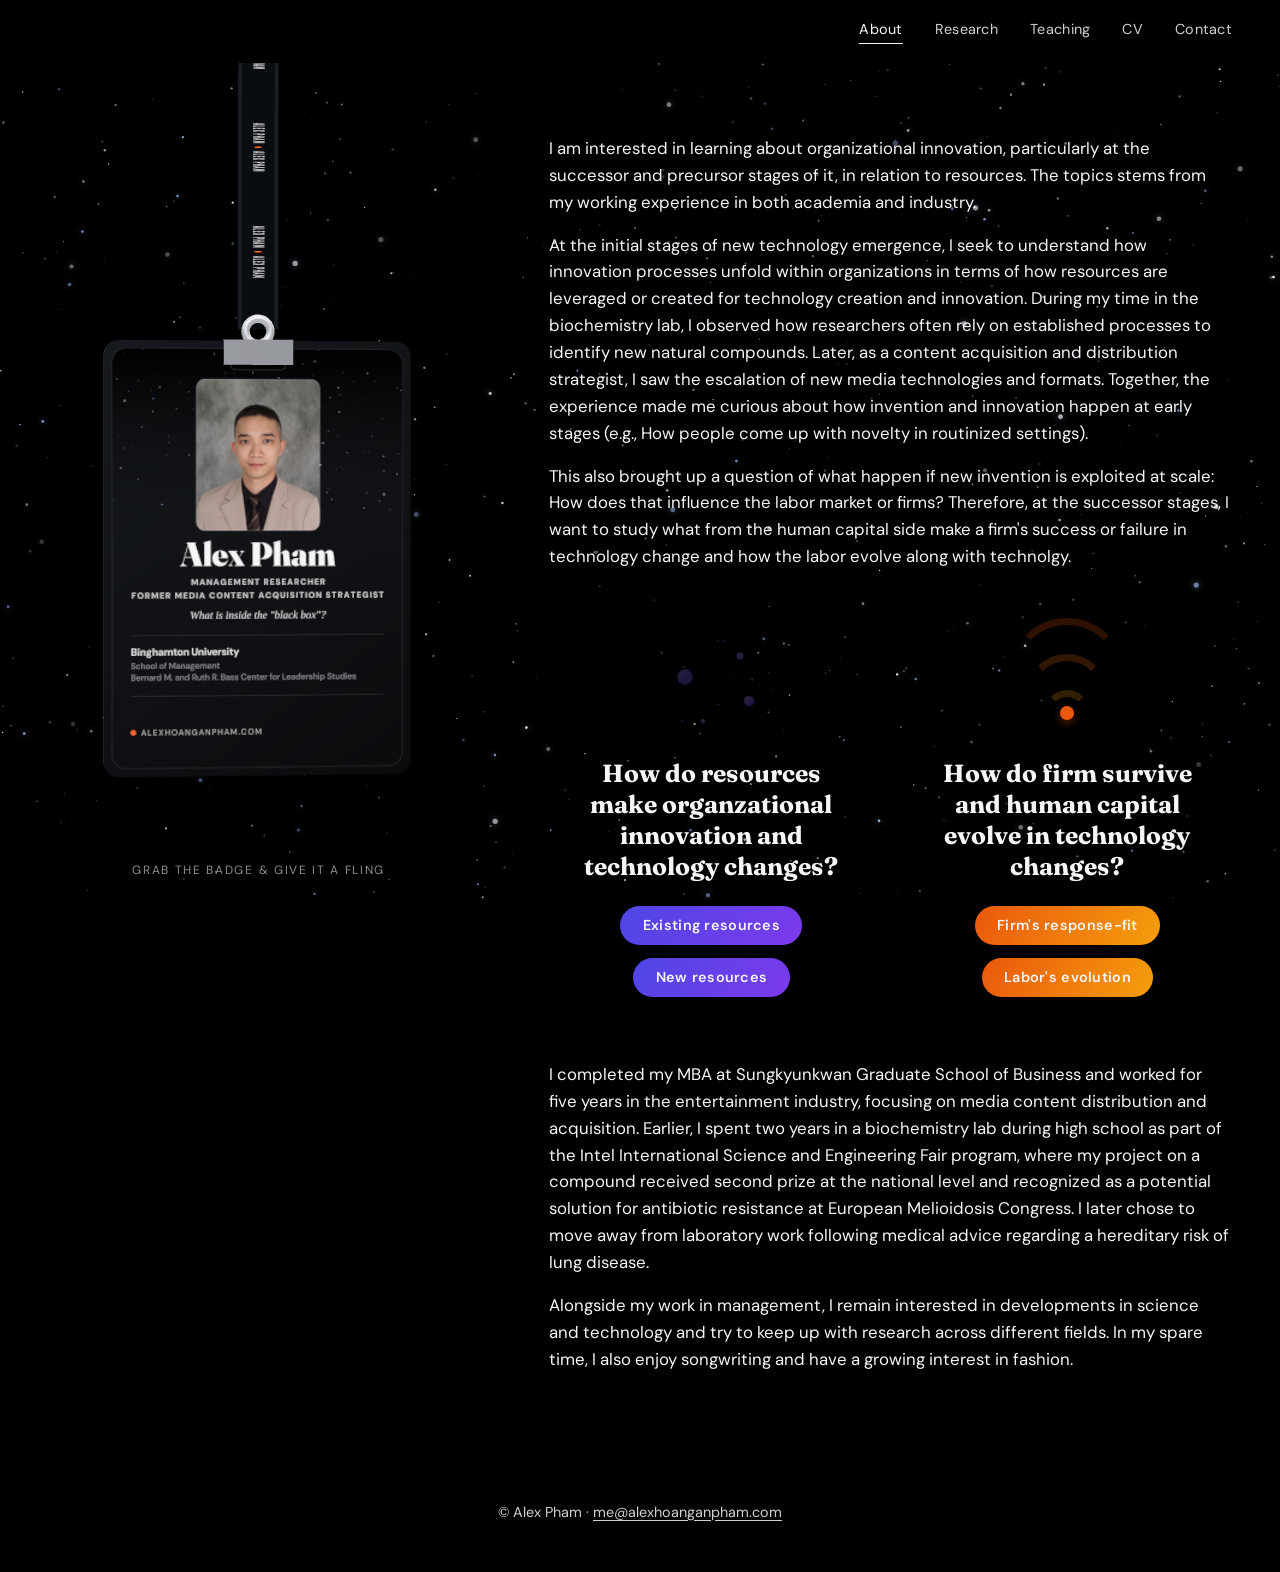
==== commit 99570109: "Add files via upload" ====
--- a/index.html
+++ b/index.html
@@ -21,6 +21,8 @@
 <link rel="preconnect" href="https://fonts.gstatic.com" crossorigin />
 <link href="https://fonts.googleapis.com/css2?family=Fraunces:opsz,wght@9..144,400;9..144,700;9..144,900&family=DM+Sans:wght@400;500;700&display=swap" rel="stylesheet" />
 <link rel="stylesheet" href="style.css" />
+<!-- lets the CSS hide the old name box before the page draws (no flash) -->
+<script>document.documentElement.classList.add("js")</script>
 </head>
 <body class="home">
 
@@ -82,18 +84,23 @@
     <!-- ============================================================
          [EDIT: 3D BADGE] — interactive lanyard badge (badge.js)
          Name + slogan come from the name box above.
-         Everything else on the card is set right here:
-           data-role  → small heading at the top of the card
-           data-photo → photo on the card
-           data-org / data-dept → the two lines under the name
-           data-site  → footer of the card
+         Everything else on the card is set right here (top → bottom):
+           data-photo   → photo
+           data-role    → title under your name
+           data-former  → line under the title
+           data-org     → university
+           data-school  → school
+           data-center  → centre
+           data-site    → website at the bottom
          If 3D isn't supported, the classic name box shows instead.
          ============================================================ -->
     <div id="badge-3d"
+         data-photo="your-photo.jpg"
          data-role="Management Researcher"
-         data-photo="your-photo.jpg"
+         data-former="Former Media Content Acquisition Strategist"
          data-org="Binghamton University"
-         data-dept="Bass Center for Leadership Studies · School of Management"
+         data-school="School of Management"
+         data-center="Bernard M. and Ruth R. Bass Center for Leadership Studies"
          data-site="alexhoanganpham.com"
          aria-hidden="true"></div>
     <p class="badge-hint" aria-hidden="true">Grab the badge &amp; give it a fling</p>
--- a/style.css
+++ b/style.css
@@ -184,9 +184,14 @@
   position: absolute;
   inset: 0;
   z-index: 2;
-}
-/* keep the name in the page for search engines + screen readers */
-section.hero-sky.has-badge .iso-name-block {
+  opacity: 0;
+  transition: opacity 0.5s ease;
+}
+section.hero-sky.has-badge #badge-3d { opacity: 1; }
+/* The classic name box is hidden from the first paint (no flash) but kept
+   in the page for search engines + screen readers. It only appears if the
+   3D badge can't run (badge.js adds .badge-failed) or JavaScript is off. */
+html.js section.hero-sky:not(.badge-failed) .iso-name-block {
   position: absolute;
   width: 1px; height: 1px;
   overflow: hidden;
@@ -457,6 +462,61 @@
   color: var(--text-muted);
   margin-top: 2rem;
   font-style: italic;
+}
+
+/* ============================================================
+   RESEARCH PAGE — black like the nav bar, particle figure in the
+   centre, papers on both sides (figure drawn by research.js)
+   ============================================================ */
+body.research-page { background: #000; color: var(--text-light); }
+body.research-page footer { background: #000; }
+
+section.research-stage {
+  padding: 4rem 3rem 3rem;
+  max-width: 1500px;
+  margin: 0 auto;
+}
+section.research-stage .section-title { text-align: center; position: relative; z-index: 1; }
+
+.research-grid {
+  display: grid;
+  grid-template-columns: 1fr minmax(320px, 36%) 1fr;  /* figure column width */
+  gap: 2.5rem;
+  align-items: start;
+}
+.research-figure-col {
+  position: sticky;
+  top: 60px;                        /* height of the nav bar */
+  height: calc(100vh - 60px);
+  min-height: 480px;
+  max-height: 900px;
+  margin-top: -7.5rem;              /* lift the figure so it sits mid-screen */
+}
+.research-side { position: relative; z-index: 1; }
+#research-figure {
+  position: absolute;
+  inset: 0;
+}
+.research-side .section-subtitle { margin-top: 0; }
+.research-side .pub-list + .section-subtitle { margin-top: 3.5rem; }
+.research-side .pub-title { color: var(--text-light); }
+.research-side .pub-authors { color: rgba(245,246,248,0.8); }
+
+/* left side mirrors toward the figure: text right-aligned, number on the right */
+.research-left { text-align: right; }
+.research-left .pub { grid-template-columns: 1fr 44px; }
+.research-left .pub-num { order: 2; text-align: left; }
+.research-right .pub { grid-template-columns: 44px 1fr; }
+
+section.research-stage .footnote { text-align: center; margin-top: 3rem; }
+
+@media (max-width: 1000px) {
+  section.research-stage { padding: 2.5rem 1.5rem 2rem; }
+  .research-grid { grid-template-columns: 1fr; gap: 1.5rem; }
+  .research-figure-col { position: relative; top: auto; order: -1; height: 60vh; min-height: 340px; max-height: 520px; margin-top: -1.5rem; }
+  .research-left { text-align: left; }
+  .research-left .pub { grid-template-columns: 44px 1fr; }
+  .research-left .pub-num { order: 0; }
 }
 
 /* ============================================================
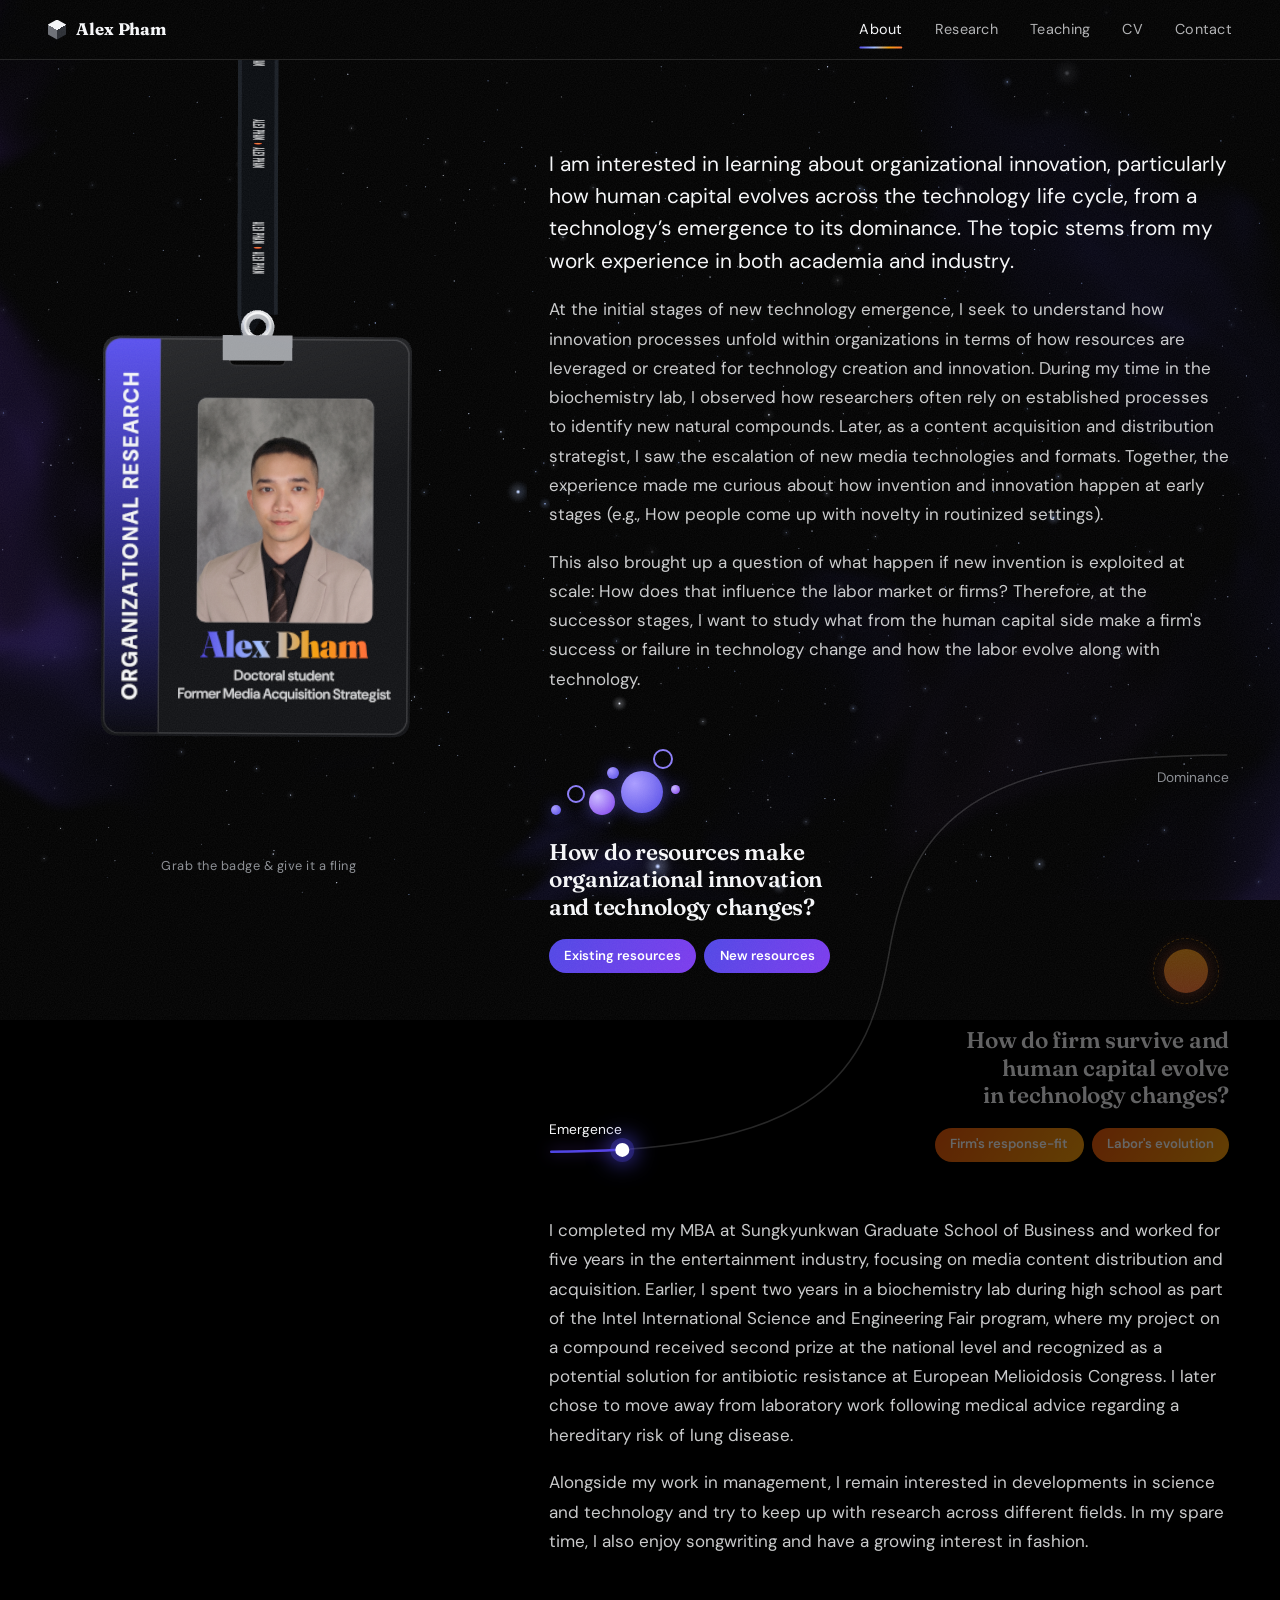
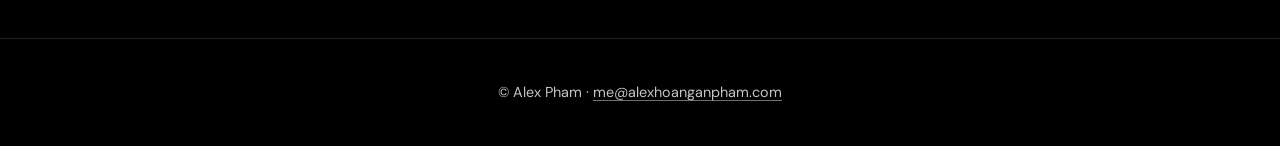
==== commit 76c4ab3d: "Add files via upload" ====
--- a/index.html
+++ b/index.html
@@ -13,13 +13,16 @@
   - Replace text inside [EDIT: ...] sections with your info
   - All colors, fonts, and styles live in style.css
   - The navigation bar appears on EVERY page — if you add or
-    rename a link, do it in all 6 HTML files
+    rename a link, do it in all 5 HTML files
+  - The moving parts (sky, grain, card tilt…) live in fx.js
   ============================================================
 -->
 
 <link rel="preconnect" href="https://fonts.googleapis.com" />
 <link rel="preconnect" href="https://fonts.gstatic.com" crossorigin />
 <link href="https://fonts.googleapis.com/css2?family=Fraunces:opsz,wght@9..144,400;9..144,700;9..144,900&family=DM+Sans:wght@400;500;700&display=swap" rel="stylesheet" />
+<!-- the full weight range of Fraunces, plus its italics -->
+<link href="https://fonts.googleapis.com/css2?family=Fraunces:ital,opsz,wght@0,9..144,100..900;1,9..144,100..900&display=swap" rel="stylesheet" />
 <link rel="stylesheet" href="style.css" />
 <!-- lets the CSS hide the old name box before the page draws (no flash) -->
 <script>document.documentElement.classList.add("js")</script>
@@ -28,6 +31,7 @@
 
 <!-- ===== Navigation (same on every page) ===== -->
 <nav class="topnav">
+  <a href="index.html" class="brand"><span class="brand-box" aria-hidden="true"></span>Alex Pham</a>
   <a href="index.html" class="active">About</a>
   <a href="research.html">Research</a>
   <a href="teaching.html">Teaching</a>
@@ -38,8 +42,8 @@
 <!-- ============================================================
      [EDIT: HERO / ABOUT]
      Left: interactive 3D badge.  Right: your introduction.
-     The starry sky behind the whole page is drawn by the
-     "starfield" script at the bottom of this file.
+     The night sky behind the whole page is drawn on the
+     "starfield" canvas by fx.js.
      ============================================================ -->
 <canvas id="starfield" aria-hidden="true"></canvas>
 
@@ -47,7 +51,7 @@
   <div class="badge-col">
     <!-- ============================================================
          [EDIT: NAME BOX] — Isometric open-bracket frame
-         Change "Your Name" and the subtitle below.
+         Change the name below (the 3D badge reads it from here).
          The SVG draws the 3D bracket shape — you usually don't
          need to touch it.
          ============================================================ -->
@@ -77,51 +81,56 @@
       </svg>
       <div class="iso-name-text">
         <h1>Alex Pham</h1>
-        <div class="subtitle">What is inside the "black box"?</div>
       </div>
     </div>
 
     <!-- ============================================================
          [EDIT: 3D BADGE] — interactive lanyard badge (badge.js)
-         Name + slogan come from the name box above.
-         Everything else on the card is set right here (top → bottom):
+         The name comes from the name box above.
+         Everything else on the card is set right here:
+           data-role    → the words running up the coloured strip
            data-photo   → photo
-           data-role    → title under your name
-           data-former  → line under the title
-           data-org     → university
-           data-school  → school
-           data-center  → centre
-           data-site    → website at the bottom
+           data-former  → job title under your name; put a | where
+                          a new line should start
          If 3D isn't supported, the classic name box shows instead.
          ============================================================ -->
     <div id="badge-3d"
          data-photo="your-photo.jpg"
-         data-role="Management Researcher"
-         data-former="Former Media Content Acquisition Strategist"
-         data-org="Binghamton University"
-         data-school="School of Management"
-         data-center="Bernard M. and Ruth R. Bass Center for Leadership Studies"
-         data-site="alexhoanganpham.com"
+         data-role="Organizational research"
+         data-former="Doctoral student | Former Media Acquisition Strategist"
          aria-hidden="true"></div>
     <p class="badge-hint" aria-hidden="true">Grab the badge &amp; give it a fling</p>
   </div>
 
     <div class="hero-bio">
       <p>
-      I am interested in learning about organizational innovation, particularly at the successor and precursor stages of it, in relation to resources. The topics stems from my working experience in both academia and industry. 
+      I am interested in learning about organizational innovation, particularly how human capital evolves across the technology life cycle, from a technology’s emergence to its dominance. The topic stems from my work experience in both academia and industry.
       </p>
       <p>
        At the initial stages of new technology emergence, I seek to understand how innovation processes unfold within organizations in terms of how resources are leveraged or created for technology creation and innovation. During my time in the biochemistry lab, I observed how researchers often rely on established processes to identify new natural compounds. Later, as a content acquisition and distribution strategist, I saw the escalation of new media technologies and formats. Together, the experience made me curious about how invention and innovation happen at early stages (e.g., How people come up with novelty in routinized settings). 
       </p>
       <p>
-      This also brought up a question of what happen if new invention is exploited at scale: How does that influence the labor market or firms? Therefore, at the successor stages, I want to study what from the human capital side make a firm's success or failure in technology change and how the labor evolve along with technolgy. 
+      This also brought up a question of what happen if new invention is exploited at scale: How does that influence the labor market or firms? Therefore, at the successor stages, I want to study what from the human capital side make a firm's success or failure in technology change and how the labor evolve along with technology. 
       </p>
 
-      <!-- ===== Research questions (layout from Presentation4) ===== -->
-      <div class="rq-grid">
+      <!-- ============================================================
+           [EDIT: RESEARCH QUESTIONS]
+           Two questions on a technology life-cycle curve. A marker
+           rides the curve (it follows the pointer, or the scroll on
+           a phone) and the question it has reached comes into focus:
+             · at Emergence the circles pop out one after another
+             · at Dominance the circle turns into another shape
+           Edit the questions, the coloured tags and the two stage
+           names freely — fx.js redraws the curve to fit the text.
+           ============================================================ -->
+      <div class="rq-curve">
+        <svg class="rq-line" aria-hidden="true"></svg>
+        <span class="rq-probe" aria-hidden="true"></span>
+        <span class="rq-stage rq-stage-a">Emergence</span>
+        <span class="rq-stage rq-stage-b">Dominance</span>
 
-        <div class="rq-card">
-          <div class="rq-icon icon-bubbles" aria-hidden="true">
+        <div class="rq rq-a">
+          <div class="rq-icon icon-emerge" aria-hidden="true">
             <span class="b b1"></span>
             <span class="b b2"></span>
             <span class="b b3"></span>
@@ -129,21 +138,18 @@
             <span class="b b5"></span>
             <span class="b b6"></span>
             <span class="b b7"></span>
-            <span class="b b8"></span>
           </div>
-          <h2 class="rq-question">How do resources make organzational innovation and technology changes?</h2>
+          <h2 class="rq-question">How do resources make organizational innovation and technology changes?</h2>
           <div class="rq-tags rq-tags-a">
             <span>Existing resources</span>
             <span>New resources</span>
           </div>
         </div>
 
-        <div class="rq-card">
-          <div class="rq-icon icon-waves" aria-hidden="true">
-            <span class="w w1"></span>
-            <span class="w w2"></span>
-            <span class="w w3"></span>
-            <span class="w-dot"></span>
+        <div class="rq rq-b">
+          <div class="rq-icon icon-morph" aria-hidden="true">
+            <span class="ghost"></span>
+            <span class="shape"></span>
           </div>
           <h2 class="rq-question">How do firm survive and human capital evolve in technology changes?</h2>
           <div class="rq-tags rq-tags-b">
@@ -151,7 +157,6 @@
             <span>Labor's evolution</span>
           </div>
         </div>
-
       </div>
 
       <p>
@@ -167,66 +172,13 @@
   <p>© Alex Pham · <a href="mailto:me@alexhoanganpham.com">me@alexhoanganpham.com</a></p>
 </footer>
 
+<!-- ===== Shared effects: textures, motion, sky, dots (see fx.js) ===== -->
+<script src="fx.js" defer></script>
+
 <!-- ===== Interactive 3D badge (React Three Fiber + Rapier) ===== -->
 <script src="badge.js" defer></script>
 
-<!-- ===== Starry-night animation for the name/slogan banner ===== -->
-<script>
-(function () {
-  const canvas = document.getElementById('starfield');
-  if (!canvas) return;
-  const ctx = canvas.getContext('2d');
-  let stars = [], W = 0, H = 0;
 
-  function resize() {
-    W = canvas.width = canvas.offsetWidth;
-    H = canvas.height = canvas.offsetHeight;
-    build();
-  }
-
-  function build() {
-    stars = [];
-    const count = Math.floor((W * H) / 1800);
-    for (let i = 0; i < count; i++) {
-      stars.push({
-        x: Math.random() * W,
-        y: Math.random() * H,
-        r: Math.random() < 0.92 ? Math.random() * 1.1 + 0.3 : Math.random() * 1.6 + 1.2, // a few bigger stars
-        base: Math.random() * 0.6 + 0.35,          // base brightness
-        tw: Math.random() * Math.PI * 2,           // twinkle phase
-        ts: Math.random() * 0.035 + 0.008,         // twinkle speed
-        vx: (Math.random() - 0.5) * 0.08,          // slow drift
-        vy: (Math.random() - 0.5) * 0.05,
-        blue: Math.random() < 0.25                 // some cool-blue stars
-      });
-    }
-  }
-
-  function frame() {
-    ctx.clearRect(0, 0, W, H);
-    for (const s of stars) {
-      s.tw += s.ts;
-      s.x += s.vx; s.y += s.vy;
-      if (s.x < 0) s.x = W; if (s.x > W) s.x = 0;
-      if (s.y < 0) s.y = H; if (s.y > H) s.y = 0;
-      const a = s.base * (0.35 + 0.65 * (0.5 + 0.5 * Math.sin(s.tw)));
-      ctx.beginPath();
-      ctx.fillStyle = s.blue
-        ? 'rgba(160,190,255,' + a.toFixed(3) + ')'
-        : 'rgba(245,246,248,' + a.toFixed(3) + ')';
-      if (s.r > 1.2) { ctx.shadowBlur = 6; ctx.shadowColor = 'rgba(180,200,255,0.8)'; }
-      ctx.arc(s.x, s.y, s.r, 0, Math.PI * 2);
-      ctx.fill();
-      ctx.shadowBlur = 0;
-    }
-    requestAnimationFrame(frame);
-  }
-
-  window.addEventListener('resize', resize);
-  resize();
-  frame();
-})();
-</script>
 
 </body>
 </html>
--- a/style.css
+++ b/style.css
@@ -2,34 +2,200 @@
    SHARED STYLESHEET — used by every page
    ============================================================
    To change colors or fonts site-wide, edit the variables in
-   the :root block below.
+   the :root block below. The moving / interactive parts live
+   in fx.js (one shared script, loaded on every page).
+
+   The "materials" used across the site (all drawn in code —
+   there are no image files to manage):
+     · night sky      home page        (shader in fx.js)
+     · film grain     every page       (.fx-grain)
+     · frosted glass  nav bar, cards   (.glass)
+     · holo foil      cards, ratings   (.foil)
+     · blueprint      research page    (.fx-grid)
+     · halftone dots  teaching page    (canvas in fx.js)
+     · signal ripple  contact page     (canvas in fx.js)
+     · paper + metal  CV page          (.cv-sheet, .cv-clip)
    ============================================================ */
 
 :root {
-  --bg-light: #e9ebee;
+  --void: #000;
+  --ink: #f5f6f8;            /* main text on black */
+  --ink-soft: rgba(245, 246, 248, 0.82);
+  --mute: #8a8d92;
+  --line: rgba(245, 246, 248, 0.13);
+  --indigo: #4f46e5;
+  --violet: #7c3aed;
+  --ember: #ff6b35;
+  --amber: #f59e0b;
+  --ice: #a0beff;
+  --paper: #e9ebee;
+  --paper-ink: #1a1d22;
+
+  /* the foil gradient = the site's four colors in one sweep */
+  --foil: linear-gradient(115deg, var(--indigo), var(--ice) 35%, var(--amber) 68%, var(--ember));
+
+  --font-display: "Fraunces", Georgia, serif;
+  --font-body: "DM Sans", -apple-system, "Segoe UI", sans-serif;
+  --nav-h: 60px;
+  --ease: cubic-bezier(0.2, 0.8, 0.2, 1);
+
+  /* older names, kept so nothing breaks if they are used elsewhere */
+  --bg-light: var(--paper);
   --bg-dark: #1a1d22;
-  --bg-mid: #4a4d52;
-  --text-dark: #1a1d22;
-  --text-light: #f5f6f8;
-  --text-muted: #8a8d92;
-  --accent: #2d2a8c;     /* deep indigo for stat boxes */
-  --accent-hot: #ff6b35; /* highlight for box-office / awards */
-  --font-display: "Fraunces", Georgia, serif;
-  --font-body: "DM Sans", -apple-system, sans-serif;
+  --text-dark: var(--paper-ink);
+  --text-light: var(--ink);
+  --text-muted: var(--mute);
+  --accent: #2d2a8c;
+  --accent-hot: var(--ember);
 }
 
 * { box-sizing: border-box; margin: 0; padding: 0; }
 
-html { scroll-behavior: smooth; }
+html { scroll-behavior: smooth; background: var(--void); }
 
 body {
   font-family: var(--font-body);
-  color: var(--text-dark);
-  background: var(--bg-light);
-  line-height: 1.5;
-}
+  color: var(--ink);
+  background: var(--void);
+  line-height: 1.6;
+  min-height: 100vh;
+  display: flex;
+  flex-direction: column;
+  overflow-x: hidden;
+  -webkit-font-smoothing: antialiased;
+}
+body > section { flex: 1 0 auto; }
 
 a { color: inherit; text-decoration: none; }
+:focus-visible { outline: 2px solid var(--ice); outline-offset: 3px; border-radius: 3px; }
+::selection { background: var(--indigo); color: #fff; }
+
+/* Page-to-page transition (browsers that support it blend the
+   old page into the new one; others just load the page) */
+@view-transition { navigation: auto; }
+nav.topnav { view-transition-name: topnav; }
+::view-transition-old(root) { animation: vt-out 0.26s ease both; }
+::view-transition-new(root) { animation: vt-in 0.5s ease both; }
+@keyframes vt-out { to { opacity: 0; filter: blur(8px); } }
+@keyframes vt-in { from { opacity: 0; filter: blur(12px); } }
+
+/* ============================================================
+   SITE-WIDE TEXTURES (the elements are added by fx.js)
+   ============================================================ */
+/* Film grain — to make it stronger or weaker, change opacity */
+.fx-grain {
+  position: fixed;
+  inset: -120px;
+  z-index: 200;
+  pointer-events: none;
+  opacity: 0.1;
+  background-image: url("data:image/svg+xml,%3Csvg xmlns='http://www.w3.org/2000/svg' width='220' height='220'%3E%3Cfilter id='n' x='0' y='0' width='100%25' height='100%25'%3E%3CfeTurbulence type='fractalNoise' baseFrequency='.85' numOctaves='2' stitchTiles='stitch'/%3E%3CfeColorMatrix values='0 0 0 0 1 0 0 0 0 1 0 0 0 0 1 0 0 0 .6 0'/%3E%3C/filter%3E%3Crect width='100%25' height='100%25' filter='url(%23n)'/%3E%3C/svg%3E");
+  animation: grain 0.9s steps(1) infinite;
+}
+@keyframes grain {
+  0% { transform: translate(0, 0); }
+  17% { transform: translate(-43px, 27px); }
+  33% { transform: translate(31px, -52px); }
+  50% { transform: translate(-67px, -19px); }
+  67% { transform: translate(58px, 44px); }
+  83% { transform: translate(-22px, 71px); }
+}
+
+/* Soft light that follows the pointer — a torch inside the box */
+.fx-spot {
+  position: fixed;
+  inset: 0;
+  z-index: 0;
+  pointer-events: none;
+  background: radial-gradient(520px circle at var(--mx, 50%) var(--my, -30%), rgba(160, 190, 255, 0.085), transparent 62%);
+}
+
+/* Thin reading-progress line under the nav bar */
+.fx-progress {
+  position: fixed;
+  top: var(--nav-h);
+  left: 0;
+  right: 0;
+  height: 2px;
+  z-index: 101;
+  background: var(--foil);
+  transform-origin: 0 50%;
+  transform: scaleX(0);
+  pointer-events: none;
+}
+@supports (animation-timeline: scroll()) {
+  .fx-progress { animation: progress linear both; animation-timeline: scroll(root); }
+  @keyframes progress { to { transform: scaleX(1); } }
+}
+
+/* Frosted glass */
+.glass {
+  background: linear-gradient(160deg, rgba(255, 255, 255, 0.075), rgba(255, 255, 255, 0.02));
+  border: 1px solid var(--line);
+  -webkit-backdrop-filter: blur(14px) saturate(150%);
+  backdrop-filter: blur(14px) saturate(150%);
+}
+
+/* Holographic foil — a sheen that slides with the pointer.
+   fx.js sets --px / --py (0 to 1) while the pointer is over it. */
+.foil { position: relative; isolation: isolate; }
+.foil::after {
+  content: "";
+  position: absolute;
+  inset: 0;
+  z-index: 2;
+  border-radius: inherit;
+  pointer-events: none;
+  background:
+    radial-gradient(circle at calc(var(--px, 0.5) * 100%) calc(var(--py, 0.5) * 100%), rgba(255, 255, 255, 0.16), transparent 40%),
+    linear-gradient(115deg, transparent 38%, rgba(79, 70, 229, 0.5) 44%, rgba(160, 190, 255, 0.55) 48%, rgba(245, 158, 11, 0.45) 52%, rgba(255, 107, 53, 0.45) 56%, transparent 62%);
+  background-size: 100% 100%, 220% 220%;
+  background-position: 0 0, calc(var(--px, 0.5) * 100%) calc(var(--py, 0.5) * 100%);
+  mix-blend-mode: screen;
+  opacity: 0;
+  transition: opacity 0.35s ease;
+}
+.foil:hover::after, .foil.is-lit::after { opacity: 0.6; }
+
+/* Cards that lean toward the pointer (fx.js sets --rx / --ry) */
+[data-tilt] {
+  transform: perspective(900px) rotateX(var(--rx, 0deg)) rotateY(var(--ry, 0deg));
+  transition: transform 0.6s var(--ease);
+  transform-style: preserve-3d;
+  will-change: transform;
+}
+[data-tilt].is-tilting { transition: transform 0.08s linear; }
+
+/* Things that come into focus as they scroll into view
+   (fx.js adds data-reveal, then .in once visible) */
+[data-reveal] {
+  opacity: 0;
+  filter: blur(9px);
+  transform: translateY(10px) scale(0.985);
+}
+[data-reveal].in {
+  opacity: 1;
+  filter: none;
+  transform: none;
+  transition: opacity 0.7s ease var(--d, 0s), filter 0.8s ease var(--d, 0s), transform 0.8s var(--ease) var(--d, 0s);
+}
+
+/* Headings: each word rises into place from behind its own baseline
+   (fx.js wraps the words; --w is the word's position in the heading) */
+.wd {
+  display: inline-block;
+  overflow: hidden;
+  vertical-align: bottom;
+  padding: 0.12em 0.06em 0.2em;
+  margin: -0.12em -0.06em -0.2em;
+}
+.wi {
+  display: inline-block;
+  transform-origin: 0 100%;
+  animation: rise 0.95s cubic-bezier(0.16, 1, 0.3, 1) both;
+  animation-delay: calc(var(--w) * 80ms + 0.12s);
+}
+@keyframes rise { from { transform: translateY(120%) rotate(7deg); } }
 
 /* ============================================================
    TOP NAVIGATION BAR — appears on every page
@@ -39,48 +205,75 @@
   top: 0;
   z-index: 100;
   display: flex;
+  align-items: center;
   justify-content: flex-end;
   gap: 2rem;
-  padding: 1.2rem 3rem;
-  background: #000;
-  color: var(--text-light);
+  height: var(--nav-h);
+  padding: 0 3rem;
+  background: rgba(0, 0, 0, 0.62);
+  -webkit-backdrop-filter: blur(16px) saturate(160%);
+  backdrop-filter: blur(16px) saturate(160%);
+  border-bottom: 1px solid var(--line);
+  color: var(--ink);
   font-size: 0.9rem;
   letter-spacing: 0.02em;
 }
 nav.topnav a {
-  opacity: 0.85;
+  position: relative;
+  opacity: 0.72;
+  padding: 0.35rem 0;
   transition: opacity 0.2s;
-  border-bottom: 1px solid transparent;
-  padding-bottom: 2px;
-}
-nav.topnav a:hover {
+}
+nav.topnav a:hover, nav.topnav a.active { opacity: 1; }
+nav.topnav a.active::after {
+  content: "";
+  position: absolute;
+  left: 0; right: 0; bottom: -2px;
+  height: 2px;
+  background: var(--foil);
+  border-radius: 2px;
+}
+/* With fx.js running, one line does the job instead: it rests under
+   the current page and slides to whichever link you point at. */
+html.js nav.topnav a.active::after { display: none; }
+.nav-ink {
+  position: absolute;
+  left: 0; top: 0;
+  height: 2px;
+  width: 0;
+  background: var(--foil);
+  border-radius: 2px;
+  opacity: 0;
+  pointer-events: none;
+  transition: transform 0.45s var(--ease), width 0.45s var(--ease);
+}
+nav.topnav .brand {
+  margin-right: auto;
+  display: inline-flex;
+  align-items: center;
+  gap: 0.65rem;
   opacity: 1;
-  border-bottom-color: var(--text-light);
-}
-nav.topnav a.active {
-  opacity: 1;
-  border-bottom-color: var(--text-light);
-}
-
-/* ============================================================
-   HERO / ABOUT SECTION (used on index.html)
-   ============================================================ */
-section.hero {
-  background: #000;
-  color: var(--text-light);
-  padding: 3rem 3rem 6rem;
-  position: relative;
-  overflow: hidden;
-}
-
-/* ============================================================
-   STARRY-NIGHT HOME PAGE — the sky covers the whole page
-   (the stars are drawn on #starfield by a script in index.html)
-   ============================================================ */
-body.home {
-  background: #000;
-  color: var(--text-light);
-}
+  font-family: var(--font-display);
+  font-weight: 700;
+  font-size: 1.05rem;
+  letter-spacing: -0.01em;
+}
+/* the little box in the corner */
+.brand-box {
+  width: 18px; height: 20px;
+  clip-path: polygon(50% 0, 100% 25%, 100% 75%, 50% 100%, 0 75%, 0 25%);
+  background: conic-gradient(from -60deg, #f5f6f8 0 120deg, #2b2e34 0 240deg, #6b6e75 0);
+  transition: transform 0.6s var(--ease);
+}
+.brand:hover .brand-box {
+  transform: rotate(120deg);
+  background: conic-gradient(from -60deg, var(--ice) 0 120deg, var(--indigo) 0 240deg, var(--ember) 0);
+}
+
+/* ============================================================
+   HOME PAGE — the night sky covers the whole page
+   (drawn on #starfield by fx.js)
+   ============================================================ */
 #starfield {
   position: fixed;
   inset: 0;
@@ -90,11 +283,7 @@
   pointer-events: none;
   z-index: 0;
 }
-body.home footer {
-  position: relative;
-  z-index: 1;
-  background: transparent;
-}
+body.home footer { background: transparent; }
 
 /* Badge on the left, introduction on the right */
 section.hero-sky {
@@ -104,16 +293,11 @@
   grid-template-columns: minmax(340px, 42%) 1fr;  /* badge column width */
   gap: 2rem;
   padding: 0 3rem 4rem 0;
-  color: var(--text-light);
-  background: transparent;
 }
 
 /* ============================================================
    ISOMETRIC NAME BLOCK — the open 3D bracket framing the name
-   ============================================================
-   To resize: change max-width and min-height below.
-   To change line thickness: edit stroke-width in .iso-frame line
-   To change line color: edit stroke color in .iso-frame line
+   (only shown if the 3D badge can't run)
    ============================================================ */
 .iso-name-block {
   position: relative;
@@ -121,9 +305,8 @@
   width: 100%;
   max-width: 560px;
   min-height: 150px;
-  margin-top: 7rem;         /* Decrease this value or make it negative to move the figure up */
-  margin-bottom: 0;
-  padding: 2rem 1.5rem 2rem 8.5rem; /* larger left padding keeps text inside the box */
+  margin-top: 7rem;
+  padding: 2rem 1.5rem 2rem 8.5rem;
 }
 .iso-frame {
   position: absolute;
@@ -139,32 +322,13 @@
   stroke-linecap: round;
   fill: none;
 }
-.iso-name-text {
-  position: relative;
-  z-index: 1;
-  text-align: left;
-  top: -1rem;
-}
+.iso-name-text { position: relative; z-index: 1; text-align: left; top: -1rem; }
 .iso-name-text h1 {
   font-family: var(--font-display);
   font-weight: 900;
   font-size: 3rem;
   line-height: 1;
   letter-spacing: -0.02em;
-  color: var(--text-light);
-
-}
-.iso-name-text .subtitle {
-  white-space: nowrap;           /* keep slogan on one line */
-  font-size: 2rem;            /* bigger slogan */
-  font-weight: 500;
-  line-height: 1.5;
-  letter-spacing: 0.12em;
-  text-transform: uppercase;
-  opacity: 0.85;
-  margin-top: -0.3rem;
-  color: var(--text-light);
-   
 }
 
 /* ============================================================
@@ -174,8 +338,8 @@
    ============================================================ */
 .badge-col {
   position: sticky;
-  top: 60px;                         /* height of the nav bar */
-  height: calc(100vh - 60px);
+  top: var(--nav-h);
+  height: calc(100vh - var(--nav-h));
   min-height: 560px;
   max-height: 860px;
   padding-left: 3rem;                /* only used by the fallback name box */
@@ -185,7 +349,7 @@
   inset: 0;
   z-index: 2;
   opacity: 0;
-  transition: opacity 0.5s ease;
+  transition: opacity 0.8s ease;
 }
 section.hero-sky.has-badge #badge-3d { opacity: 1; }
 /* The classic name box is hidden from the first paint (no flash) but kept
@@ -207,10 +371,9 @@
   bottom: 1.5rem;
   text-align: center;
   z-index: 3;
-  font-size: 0.75rem;
-  letter-spacing: 0.14em;
-  text-transform: uppercase;
-  color: var(--text-muted);
+  font-size: 0.8rem;
+  letter-spacing: 0.04em;
+  color: var(--mute);
   pointer-events: none;
   transition: opacity 0.6s;
 }
@@ -218,261 +381,208 @@
 section.hero-sky.has-badge .badge-col:has(.badge-touched) .badge-hint { opacity: 0; }
 
 /* Introduction text next to the badge */
-section.hero-sky .hero-bio {
+.hero-bio {
   max-width: 680px;
-  padding-top: 4.5rem;
-}
-
-.hero-content {
-  display: grid;
-  grid-template-columns: 280px 1fr;
-  gap: 2.5rem;
-  max-width: 1000px;
-  align-items: start;
-}
-.hero-photo {
-  width: 280px;
-  height: 340px;
-  border-radius: 4px;
-  object-fit: cover;
-  display: block;
-}
-.hero-bio {
-  font-size: 1.05rem;
-  line-height: 1.6;
-  padding-top: 0.5rem;
-}
-.hero-bio p { margin-bottom: 1rem; }
-
-/* Titles under the photo */
-.photo-titles {
-  width: 280px;
-  margin-top: 1rem;
-  font-size: 0.88rem;
-  line-height: 1.5;
-}
-.photo-titles p { margin-bottom: 0.5rem; opacity: 0.9; }
-.photo-titles .pt-role {
-  font-family: var(--font-display);
-  font-weight: 700;
-  font-size: 1.15rem;
+  padding-top: 5.5rem;
+  font-size: 1.0625rem;
+  line-height: 1.72;
+  color: var(--ink-soft);
+}
+.hero-bio p { margin-bottom: 1.15rem; }
+.hero-bio > p:first-of-type {
+  font-size: 1.3rem;
+  line-height: 1.55;
+  color: var(--ink);
+}
+
+/* ============================================================
+   RESEARCH QUESTIONS — two questions on a technology life-cycle
+   curve. fx.js draws the curve to fit the text and moves the
+   marker along it; the icons react to where the marker is.
+   ============================================================ */
+.rq-curve {
+  position: relative;
+  container-type: inline-size;
+  margin: 3.2rem 0 3.4rem;
+  color: var(--ink);
+}
+.rq { position: relative; z-index: 1; width: 50%; transition: opacity 0.5s ease; }
+.rq-b { margin: -2.5rem 0 0 auto; text-align: right; }
+
+/* ----- the two icons ----- */
+.rq-icon { position: relative; width: 132px; height: 76px; margin-bottom: 1.1rem; }
+.rq-b .rq-icon { margin-left: auto; }
+
+/* Emergence: circles pop out one after another, then drift */
+.icon-emerge .b {
+  position: absolute;
+  border-radius: 50%;
+  background: radial-gradient(circle at 32% 30%, #a99bff, #4f46e5);
+  box-shadow: 0 0 16px rgba(99, 91, 255, 0.55);
+  scale: 1;
   opacity: 1;
-}
-
-/* ============================================================
-   RESEARCH QUESTIONS — two-column layout (from Presentation4)
-   ============================================================ */
-.rq-grid {
-  display: grid;
-  grid-template-columns: 1fr 1fr;
-  gap: 2rem;
-  margin: 2rem 0;
-}
-.rq-card {
-  text-align: center;
-  padding: 2rem 1.5rem;
-  transition: transform 0.3s ease;
-}
-.rq-card:hover {
-  transform: translateY(-4px);
-}
+  transition: scale 0.6s cubic-bezier(0.34, 1.56, 0.64, 1), opacity 0.35s ease;
+  animation: drift 3.6s ease-in-out infinite;
+}
+.icon-emerge .b1 { width: 10px; height: 10px; left: 2px;   top: 60px; transition-delay: 0s;    animation-delay: -0.4s; }
+.icon-emerge .b2 { width: 18px; height: 18px; left: 18px;  top: 40px; transition-delay: 0.07s; animation-delay: -1.9s; }
+.icon-emerge .b3 { width: 26px; height: 26px; left: 40px;  top: 44px; transition-delay: 0.14s; animation-delay: -0.9s; }
+.icon-emerge .b4 { width: 12px; height: 12px; left: 58px;  top: 22px; transition-delay: 0.21s; animation-delay: -2.6s; }
+.icon-emerge .b5 { width: 42px; height: 42px; left: 72px;  top: 26px; transition-delay: 0.28s; animation-delay: -1.4s; }
+.icon-emerge .b6 { width: 20px; height: 20px; left: 104px; top: 4px;  transition-delay: 0.35s; animation-delay: -3.1s; }
+.icon-emerge .b7 { width: 9px;  height: 9px;  left: 122px; top: 40px; transition-delay: 0.42s; animation-delay: -0.2s; }
+/* two of them are rings rather than discs */
+.icon-emerge .b2, .icon-emerge .b6 { background: none; border: 2px solid #8b7cf8; box-shadow: none; }
+.icon-emerge .b3, .icon-emerge .b7 { background: radial-gradient(circle at 32% 30%, #c9b8ff, #7c3aed); }
+@keyframes drift { 50% { translate: 0 -5px; } }
+/* while the marker is at the other end, only the first seed remains */
+.rq-curve[data-stage="b"] .icon-emerge .b:not(.b1),
+.rq-curve.is-live:not(.is-seen) .icon-emerge .b:not(.b1) { scale: 0; opacity: 0; }
+
+/* Dominance: a circle that turns into another shape */
+.icon-morph .ghost, .icon-morph .shape { position: absolute; right: 10px; top: 50%; }
+.icon-morph .ghost {                 /* dashed outline of the circle it used to be */
+  width: 66px; height: 66px;
+  margin-top: -33px;
+  border-radius: 50%;
+  border: 1.5px dashed rgba(245, 158, 11, 0.55);
+  animation: spin 24s linear infinite;
+}
+.icon-morph .shape {
+  right: 21px;
+  width: 44px; height: 44px;
+  margin-top: -22px;
+  border-radius: 9px;
+  rotate: 45deg;
+  background: linear-gradient(135deg, #ff6b35, #f59e0b);
+  box-shadow: 0 0 22px rgba(255, 107, 53, 0.6);
+  animation: morph 5s cubic-bezier(0.7, 0, 0.3, 1) infinite;
+}
+@keyframes morph {
+  0%, 12%   { border-radius: 50%; rotate: -135deg; }
+  45%, 72%  { border-radius: 9px; rotate: 45deg; }
+  100%      { border-radius: 50%; rotate: 225deg; }
+}
+@keyframes spin { to { rotate: 360deg; } }
+/* until the marker gets there it is still a circle */
+.rq-curve[data-stage="a"] .icon-morph .shape { animation: none; border-radius: 50%; rotate: -135deg; }
+
 .rq-question {
   font-family: var(--font-display);
-  font-weight: 700;
-  font-size: 1.55rem;
-  line-height: 1.25;
-  margin: 1.5rem 0;
-}
-.rq-tags {
-  display: flex;
-  justify-content: center;
-  flex-wrap: wrap;
-  gap: 0.8rem;
-}
+  font-weight: 600;
+  font-size: 1.42rem;
+  line-height: 1.22;
+  letter-spacing: -0.012em;
+  margin-bottom: 1.1rem;
+  text-wrap: balance;
+}
+.rq-tags { display: flex; flex-wrap: wrap; gap: 0.5rem; }
+.rq-b .rq-tags { justify-content: flex-end; }
 .rq-tags span {
   display: inline-block;
-  padding: 0.5rem 1.4rem;
+  padding: 0.36rem 0.95rem;
   border-radius: 999px;
-  color: var(--text-light);
+  color: #fff;
   font-weight: 600;
-  font-size: 0.9rem;
-  letter-spacing: 0.02em;
+  font-size: 0.82rem;
 }
 .rq-tags-a span { background: linear-gradient(120deg, #4f46e5, #7c3aed); }
 .rq-tags-b span { background: linear-gradient(120deg, #ea580c, #f59e0b); }
 
-/* ----- Icon 1: bubbles that emerge on hover ----- */
-.rq-icon {
-  position: relative;
-  width: 150px;
-  height: 100px;
+.rq-line { position: absolute; inset: 0; width: 100%; height: 100%; overflow: visible; pointer-events: none; }
+.rq-line path { fill: none; stroke-linecap: round; stroke-linejoin: round; }
+.rq-track { stroke: rgba(245, 246, 248, 0.16); stroke-width: 1.5; }
+.rq-glow { stroke: url(#rq-grad); stroke-width: 2.5; filter: drop-shadow(0 0 7px rgba(124, 58, 237, 0.55)); }
+/* the marker that travels the curve */
+.rq-probe {
+  position: absolute;
+  left: 0; top: 0;
+  z-index: 2;
+  width: 14px; height: 14px;
+  margin: -7px 0 0 -7px;
+  border-radius: 50%;
+  background: #fff;
+  box-shadow: 0 0 0 5px rgba(79, 70, 229, 0.3), 0 0 22px 6px rgba(79, 70, 229, 0.75);
+  pointer-events: none;
+  transition: box-shadow 0.5s ease;
+}
+.rq-curve[data-stage="b"] .rq-probe { box-shadow: 0 0 0 5px rgba(255, 107, 53, 0.3), 0 0 22px 6px rgba(255, 107, 53, 0.75); }
+/* the two ends of the curve */
+.rq-stage {
+  position: absolute;
+  z-index: 1;
+  font-size: 0.86rem;
+  color: var(--mute);
+  transition: color 0.5s ease;
+}
+.rq-stage-a { left: 0; top: calc(var(--ya, 100%) - 2.1rem); }
+.rq-stage-b { right: 0; top: calc(var(--yb, 0px) + 0.7rem); }
+.rq-curve[data-stage="a"] .rq-stage-a, .rq-curve[data-stage="b"] .rq-stage-b { color: var(--ink); }
+/* whichever question the marker has not reached steps back */
+.rq-curve[data-stage="a"] .rq-b, .rq-curve[data-stage="b"] .rq-a { opacity: 0.4; }
+/* before fx.js runs there is no line, just the two questions */
+.rq-curve:not(.is-live) .rq-probe, .rq-curve:not(.is-live) .rq-stage { display: none; }
+/* narrow columns: questions get wider and the curve sits between them */
+@container (max-width: 520px) {
+  .rq { width: 88%; }
+  .rq-b { margin-top: 11.5rem; }
+}
+
+/* ============================================================
+   SHARED SECTION STYLES
+   ============================================================ */
+section.content {
+  position: relative;
+  z-index: 1;
+  width: 100%;
+  max-width: 1180px;
   margin: 0 auto;
-}
-.icon-bubbles .b {
-  position: absolute;
-  border-radius: 50%;
-  background: radial-gradient(circle at 32% 30%, #8b7cf8, #4f46e5);
-  box-shadow: 0 4px 12px rgba(79, 70, 229, 0.35);
-  opacity: 0.25;
-  transform: scale(0.25);
-  transition: transform 0.5s cubic-bezier(0.34, 1.56, 0.64, 1), opacity 0.4s ease;
-}
-.icon-bubbles .b1 { width: 62px; height: 62px; left: 18px;  top: 12px; }
-.icon-bubbles .b2 { width: 28px; height: 28px; left: 90px;  top: 8px;  background: radial-gradient(circle at 32% 30%, #b79cf9, #7c3aed); transition-delay: 0.08s; }
-.icon-bubbles .b3 { width: 42px; height: 42px; left: 92px;  top: 46px; background: radial-gradient(circle at 32% 30%, #9f8bfa, #6d28d9); transition-delay: 0.16s; }
-.icon-bubbles .b4 { width: 9px;  height: 9px;  left: 128px; top: 34px; transition-delay: 0.24s; }
-.icon-bubbles .b5 { width: 9px;  height: 9px;  left: 78px;  top: 66px; transition-delay: 0.3s; }
-.icon-bubbles .b6 { width: 9px;  height: 9px;  left: 84px;  top: 2px;  transition-delay: 0.36s; }
-.icon-bubbles .b7 { width: 18px; height: 18px; left: 58px;  top: 78px; background: radial-gradient(circle at 32% 30%, #b79cf9, #7c3aed); transition-delay: 0.42s; }
-.icon-bubbles .b8 { width: 9px;  height: 9px;  left: 42px;  top: 82px; transition-delay: 0.48s; }
-.rq-card:hover .icon-bubbles .b {
-  opacity: 1;
-  transform: scale(1);
-}
-
-/* ----- Icon 2: wifi-style waves that appear in order ----- */
-.icon-waves .w {
-  position: absolute;
-  left: 50%;
-  bottom: 8px;
-  border: 7px solid transparent;
-  border-top-color: #ea580c;
-  border-radius: 50%;
-  transform: translateX(-50%) translateY(10px);
-  opacity: 0.2;
-  transition: opacity 0.35s ease, transform 0.35s ease, border-top-color 0.35s ease;
-}
-.icon-waves .w1 { width: 46px;  height: 46px;  border-top-color: #f59e0b; transition-delay: 0s; }
-.icon-waves .w2 { width: 82px;  height: 82px;  border-top-color: #f97316; transition-delay: 0.15s; }
-.icon-waves .w3 { width: 118px; height: 118px; border-top-color: #ea580c; transition-delay: 0.3s; }
-.icon-waves .w-dot {
-  position: absolute;
-  left: 50%;
-  bottom: 14px;
-  width: 14px;
-  height: 14px;
-  border-radius: 50%;
-  background: #ea580c;
-  transform: translateX(-50%);
-  box-shadow: 0 3px 8px rgba(234, 88, 12, 0.4);
-}
-.rq-card:hover .icon-waves .w {
-  opacity: 1;
-  transform: translateX(-50%) translateY(0);
-}
-
-/* Closing paragraphs after the questions */
-.about-more {
-  max-width: 1000px;
-  margin: 3.5rem auto 0;
-  font-size: 1.05rem;
-  line-height: 1.6;
-}
-.about-more p { margin-bottom: 1rem; }
-
-.section-jump {
-  text-align: center;
-  margin-top: 4rem;
-  font-size: 0.9rem;
-  letter-spacing: 0.2em;
-  text-transform: uppercase;
-  opacity: 0.85;
-}
-.section-jump span { display: block; margin-top: 0.3rem; font-size: 1.2rem; }
-
-/* ============================================================
-   SHARED SECTION STYLES
-   ============================================================ */
-section.content { padding: 4rem 3rem; }
-section.content.light { background: var(--bg-light); color: var(--text-dark); }
-section.content.dark  { background: var(--bg-dark);  color: var(--text-light); }
+  padding: 4.5rem 3rem 5rem;
+}
 
 .section-title {
   font-family: var(--font-display);
   font-weight: 900;
-  font-size: 3rem;
-  letter-spacing: -0.02em;
-  margin-bottom: 2.5rem;
+  font-size: clamp(2.6rem, 6vw, 4.6rem);
+  letter-spacing: -0.035em;
+  margin-bottom: 2.8rem;
   line-height: 1;
 }
 .section-subtitle {
   font-family: var(--font-display);
-  font-weight: 700;
-  font-size: 1.6rem;
+  font-weight: 500;
+  font-style: italic;
+  font-size: 1.5rem;
+  color: var(--ink);
   margin: 2rem 0 1.5rem;
 }
 
 /* ============================================================
-   RESEARCH INTRO — summary of works + method cloud
-   ============================================================ */
-.intro-grid {
-  display: grid;
-  grid-template-columns: 1.15fr 1fr;
-  gap: 3rem;
-  align-items: center;
-  max-width: 1200px;
-}
-.summary-works {
-  font-size: 1.05rem;
-  line-height: 1.65;
-}
-.summary-works p { margin-bottom: 1rem; }
-
-/* Method cloud — topic-model style, sized by rank.
-   rank-1 = biggest … rank-5 = smallest.
-   The biggest term sits in the CENTER; the others are placed
-   around it. Position + gray shade come automatically from the
-   word's order in the HTML (nth-child), so a new method appended
-   at the end takes the next free spot — 10 spots pre-defined. */
-.method-cloud {
-  position: relative;
-  min-height: 420px;
-}
-
-/* ============================================================
-   RESEARCH / PUBLICATIONS LIST
-   ============================================================ */
-.pub-list { max-width: 1000px; }
-.pub {
-  display: grid;
-  grid-template-columns: 50px 1fr;
-  gap: 1rem;
-  margin-bottom: 2.2rem;
-}
-.pub-num {
-  color: var(--text-muted);
-  font-size: 0.95rem;
-  padding-top: 0.15rem;
-}
-.pub-title {
-  font-weight: 700;
-  font-size: 1.1rem;
-  margin-bottom: 0.4rem;
-  line-height: 1.35;
-}
-.pub-authors { font-size: 0.95rem; margin-bottom: 0.3rem; }
-.pub-authors strong { font-weight: 700; }
-.pub-status {
-  font-style: italic;
-  color: var(--text-muted);
-  font-size: 0.9rem;
-}
-.footnote {
-  font-size: 0.85rem;
-  color: var(--text-muted);
-  margin-top: 2rem;
-  font-style: italic;
-}
-
-/* ============================================================
-   RESEARCH PAGE — black like the nav bar, particle figure in the
-   centre, papers on both sides (figure drawn by research.js)
-   ============================================================ */
-body.research-page { background: #000; color: var(--text-light); }
-body.research-page footer { background: #000; }
+   RESEARCH PAGE — particle figure in the centre, papers on
+   both sides (figure drawn by research.js)
+   ============================================================ */
+/* blueprint grid: bright where the pointer is, faint elsewhere */
+.fx-grid {
+  position: fixed;
+  inset: 0;
+  z-index: 0;
+  pointer-events: none;
+  background-image:
+    linear-gradient(rgba(160, 190, 255, 0.22) 1px, transparent 1px),
+    linear-gradient(90deg, rgba(160, 190, 255, 0.22) 1px, transparent 1px),
+    linear-gradient(rgba(160, 190, 255, 0.09) 1px, transparent 1px),
+    linear-gradient(90deg, rgba(160, 190, 255, 0.09) 1px, transparent 1px);
+  background-size: 120px 120px, 120px 120px, 24px 24px, 24px 24px;
+  background-position: center top;
+  -webkit-mask-image: radial-gradient(circle 380px at var(--mx, 50%) var(--my, 35%), #000 0, rgba(0, 0, 0, 0.3) 55%, rgba(0, 0, 0, 0.1) 100%);
+  mask-image: radial-gradient(circle 380px at var(--mx, 50%) var(--my, 35%), #000 0, rgba(0, 0, 0, 0.3) 55%, rgba(0, 0, 0, 0.1) 100%);
+}
 
 section.research-stage {
-  padding: 4rem 3rem 3rem;
+  position: relative;
+  z-index: 1;
+  width: 100%;
+  padding: 4.5rem 3rem 3rem;
   max-width: 1500px;
   margin: 0 auto;
 }
@@ -486,436 +596,447 @@
 }
 .research-figure-col {
   position: sticky;
-  top: 60px;                        /* height of the nav bar */
-  height: calc(100vh - 60px);
+  top: var(--nav-h);
+  height: calc(100vh - var(--nav-h));
   min-height: 480px;
   max-height: 900px;
   margin-top: -7.5rem;              /* lift the figure so it sits mid-screen */
 }
+.research-figure-col::before {      /* glow behind the figure */
+  content: "";
+  position: absolute;
+  inset: 12% 0;
+  background: radial-gradient(closest-side, rgba(79, 70, 229, 0.22), rgba(124, 58, 237, 0.08) 55%, transparent);
+  filter: blur(20px);
+}
+#research-figure { position: absolute; inset: 0; opacity: 0; transition: opacity 1.4s ease; }
+#research-figure.is-ready { opacity: 1; }
+
 .research-side { position: relative; z-index: 1; }
-#research-figure {
-  position: absolute;
+.research-side .section-subtitle { margin-top: 0; }
+
+.pub { margin-bottom: 2.3rem; transition: opacity 0.3s ease; }
+.pub-authors { font-size: 0.93rem; margin-bottom: 0.35rem; color: var(--ink-soft); }
+.pub-authors strong { font-weight: 700; color: var(--ink); }
+.pub-title {
+  font-family: var(--font-display);
+  font-weight: 600;
+  font-size: 1.17rem;
+  line-height: 1.3;
+  letter-spacing: -0.005em;
+  margin-bottom: 0.45rem;
+  color: var(--ink);
+  text-wrap: pretty;
+}
+.pub-title i { font-weight: 500; }
+.pub-status { color: var(--mute); font-size: 0.9rem; font-style: italic; line-height: 1.45; }
+.pub-status + .pub-status { margin-top: 0.15rem; }
+.pub-links { display: flex; flex-wrap: wrap; gap: 0.45rem; margin-top: 0.7rem; }
+.research-left .pub-links { justify-content: flex-end; }
+/* A link chip. <a class="pub-link"> WITHOUT an href shows as a dashed
+   "not linked yet" chip — add href="…" and it becomes a real link. */
+.pub-link {
+  display: inline-block;
+  padding: 0.22rem 0.7rem;
+  border-radius: 999px;
+  border: 1px solid rgba(160, 190, 255, 0.45);
+  color: var(--ice);
+  font-size: 0.8rem;
+  line-height: 1.4;
+  transition: background 0.2s, border-color 0.2s, color 0.2s;
+}
+.pub-link[href]:hover { background: var(--ice); border-color: var(--ice); color: #000; }
+.pub-link:not([href]) { border-style: dashed; border-color: var(--line); color: var(--mute); cursor: default; }
+/* point at one paper and the others step back */
+@media (hover: hover) {
+  .research-side:has(.pub:hover) .pub:not(:hover) { opacity: 0.38; }
+  .pub:hover .pub-title {
+    background: var(--foil);
+    -webkit-background-clip: text;
+    background-clip: text;
+    color: transparent;
+  }
+}
+
+/* left side mirrors toward the figure: text right-aligned */
+.research-left { text-align: right; }
+.pub-section + .pub-section { margin-top: 3.5rem; }
+
+.footnote {
+  font-size: 0.85rem;
+  color: var(--mute);
+  margin-top: 3rem;
+  font-style: italic;
+  text-align: center;
+}
+
+/* ============================================================
+   TEACHING PAGE
+   ============================================================ */
+.fx-dots {
+  position: fixed;
   inset: 0;
-}
-.research-side .section-subtitle { margin-top: 0; }
-.research-side .pub-list + .section-subtitle { margin-top: 3.5rem; }
-.research-side .pub-title { color: var(--text-light); }
-.research-side .pub-authors { color: rgba(245,246,248,0.8); }
-
-/* left side mirrors toward the figure: text right-aligned, number on the right */
-.research-left { text-align: right; }
-.research-left .pub { grid-template-columns: 1fr 44px; }
-.research-left .pub-num { order: 2; text-align: left; }
-.research-right .pub { grid-template-columns: 44px 1fr; }
-
-section.research-stage .footnote { text-align: center; margin-top: 3rem; }
-
-@media (max-width: 1000px) {
-  section.research-stage { padding: 2.5rem 1.5rem 2rem; }
-  .research-grid { grid-template-columns: 1fr; gap: 1.5rem; }
-  .research-figure-col { position: relative; top: auto; order: -1; height: 60vh; min-height: 340px; max-height: 520px; margin-top: -1.5rem; }
-  .research-left { text-align: left; }
-  .research-left .pub { grid-template-columns: 44px 1fr; }
-  .research-left .pub-num { order: 0; }
-}
-
-/* ============================================================
-   TEACHING SECTION
-   ============================================================ */
+  width: 100%;
+  height: 100%;
+  z-index: 0;
+  pointer-events: none;
+}
 .teaching-row {
   display: grid;
-  grid-template-columns: 120px 1fr 200px;
+  grid-template-columns: 120px 1fr 230px;
   gap: 2rem;
   align-items: center;
-  padding: 1.5rem 0;
-  border-bottom: 1px solid rgba(0,0,0,0.08);
+  padding: 1.6rem 0;
+  border-bottom: 1px solid var(--line);
 }
 .teaching-row:last-of-type { border-bottom: none; }
 .teaching-date {
   font-weight: 700;
-  font-size: 0.95rem;
-  letter-spacing: 0.05em;
-}
-.teaching-date .year { font-size: 1.4rem; display: block; }
+  font-size: 0.85rem;
+  letter-spacing: 0.08em;
+  color: var(--mute);
+}
+.teaching-date .year {
+  font-family: var(--font-display);
+  font-size: 1.7rem;
+  letter-spacing: -0.02em;
+  display: block;
+  color: var(--ink);
+}
 .course-title {
-  font-weight: 700;
-  font-size: 1.15rem;
-  margin-bottom: 0.3rem;
-}
-.course-meta {
-  font-size: 0.9rem;
-  color: var(--text-muted);
-  line-height: 1.4;
-}
-.rating-box {
-  display: flex;
-  align-items: center;
-  gap: 0.8rem;
-}
+  font-family: var(--font-display);
+  font-weight: 600;
+  font-size: 1.45rem;
+  line-height: 1.2;
+  margin-bottom: 0.35rem;
+}
+.course-meta { font-size: 0.92rem; color: var(--mute); line-height: 1.45; }
+.rating-box { display: flex; align-items: center; gap: 0.9rem; }
+/* the score — a foil plate */
 .rating {
-  background: var(--accent);
-  color: var(--text-light);
+  position: relative;
+  isolation: isolate;
+  overflow: hidden;
+  min-width: 5.6rem;
+  text-align: center;
+  background: linear-gradient(150deg, #3a36b4, #2d2a8c 55%, #1d1b63);
+  color: #fff;
   font-family: var(--font-display);
   font-weight: 900;
   font-size: 2rem;
-  padding: 0.4rem 0.9rem;
+  font-variant-numeric: tabular-nums;
+  padding: 0.5rem 0.8rem;
   line-height: 1;
-}
-.rating-meta {
-  font-size: 0.8rem;
-  color: var(--text-muted);
-  line-height: 1.3;
-}
-
-/* ============================================================
-   SELECTED CLASS ACTIVITIES — photo cards with overlay text
-   ============================================================
-   To change number of columns: edit grid-template-columns
-   To change card height: edit min-height in .activity-card
-   To make overlay darker/lighter: edit the rgba() in the
-     ::before pseudo-element below
-   ============================================================ */
-.activities-title {
-  margin-top: 4rem;
-  margin-bottom: 1.5rem;
-}
-.activities-grid {
-  display: grid;
-  grid-template-columns: repeat(2, 1fr);
-  gap: 1.5rem;
-  margin-bottom: 1rem;
-}
-.activity-card {
-  position: relative;
-  min-height: 280px;
-  border-radius: 6px;
+  border-radius: 10px;
+  box-shadow: inset 0 0 0 1px rgba(255, 255, 255, 0.16), 0 10px 30px -12px rgba(79, 70, 229, 0.9);
+}
+.rating::after {                     /* light sweeping across the plate */
+  content: "";
+  position: absolute;
+  inset: -40% -60%;
+  background: linear-gradient(105deg, transparent 42%, rgba(160, 190, 255, 0.55) 48%, rgba(245, 158, 11, 0.45) 52%, transparent 58%);
+  mix-blend-mode: screen;
+  transform: translateX(-60%);
+  animation: sweep 5.5s ease-in-out infinite;
+}
+.teaching-row:nth-of-type(2) .rating::after { animation-delay: 0.5s; }
+.teaching-row:nth-of-type(3) .rating::after { animation-delay: 1s; }
+@keyframes sweep { 0%, 55% { transform: translateX(-60%); } 85%, 100% { transform: translateX(60%); } }
+.rating-meta { font-size: 0.82rem; color: var(--mute); line-height: 1.35; }
+
+/* ===== Testimonials ===== */
+.testimonials {
+  position: relative;
+  margin-top: 4.5rem;
+  padding: 3.2rem 2rem 2.4rem;
+  border-radius: 28px;
   overflow: hidden;
-  background-size: cover;
-  background-position: center;
-  background-color: #2a2d32;   /* shows if image fails to load */
-  cursor: default;
-  transition: transform 0.3s ease;
-}
-.activity-card:hover {
-  transform: translateY(-4px);
-}
-.activity-card::before {
-  content: "";
-  position: absolute;
-  inset: 0;
-  background: linear-gradient(
-    to bottom,
-    rgba(0, 0, 0, 0.2) 0%,
-    rgba(0, 0, 0, 0.85) 100%
-  );
-}
-.activity-overlay {
-  position: absolute;
-  inset: 0;
-  display: flex;
-  flex-direction: column;
-  justify-content: flex-end;
-  padding: 1.8rem;
-  color: var(--text-light);
-  z-index: 1;
-}
-.activity-name {
-  font-family: var(--font-display);
-  font-weight: 700;
-  font-size: 1.4rem;
-  line-height: 1.2;
-  margin-bottom: 0.6rem;
-}
-.activity-desc {
-  font-size: 0.9rem;
-  line-height: 1.5;
-  opacity: 0.92;
-}
-
-.testimonials {
-  background: var(--bg-dark);
-  color: var(--text-light);
-  padding: 4rem 3rem;
-  margin: 4rem -3rem -4rem;
 }
 .quote-mark {
   font-family: var(--font-display);
-  font-size: 6rem;
+  font-size: 9rem;
   line-height: 0.5;
+  height: 3.4rem;
   font-weight: 900;
-  margin-bottom: 1.5rem;
-  opacity: 0.4;
-}
-
-/* ===== Carousel ===== */
+  width: max-content;
+  margin: 0 auto;
+  background: var(--foil);
+  -webkit-background-clip: text;
+  background-clip: text;
+  color: transparent;
+}
 .testimonial-carousel {
   position: relative;
-  max-width: 800px;
+  max-width: 820px;
   margin: 0 auto;
   display: flex;
   align-items: center;
   gap: 1rem;
 }
-.testimonial-viewport {
-  overflow: hidden;
-  flex: 1;
-}
-.testimonial-track {
-  display: flex;
-  transition: transform 0.5s ease;
-  will-change: transform;
-}
+.testimonial-viewport { overflow: hidden; flex: 1; touch-action: pan-y; }
+.testimonial-track { display: flex; transition: transform 0.7s var(--ease); will-change: transform; }
 .testimonial-track .testimonial {
   flex: 0 0 100%;
   padding: 1rem 2rem;
-}
+  opacity: 0.15;
+  filter: blur(6px);
+  transition: opacity 0.6s ease, filter 0.6s ease;
+}
+.testimonial-track .testimonial.is-current { opacity: 1; filter: none; }
 .testimonial p {
-  font-size: 1.05rem;
-  line-height: 1.6;
+  font-family: var(--font-display);
+  font-weight: 400;
+  font-size: 1.3rem;
+  line-height: 1.5;
   text-align: center;
-  margin-bottom: 1.5rem;
-  min-height: 5rem;
-}
-.testimonial-source {
-  text-align: center;
-  font-size: 0.85rem;
-  line-height: 1.4;
-}
-.testimonial-source strong { display: block; margin-top: 0.4rem; }
+  margin-bottom: 1.6rem;
+  text-wrap: pretty;
+}
+.testimonial-source { text-align: center; font-size: 0.9rem; line-height: 1.45; color: var(--ink-soft); }
+.testimonial-source strong { display: block; margin-top: 0.3rem; color: var(--mute); font-weight: 500; }
 
 .carousel-arrow {
   background: transparent;
-  border: 1px solid rgba(255,255,255,0.3);
-  color: var(--text-light);
-  width: 44px;
-  height: 44px;
+  border: 1px solid var(--line);
+  color: var(--ink);
+  width: 46px;
+  height: 46px;
   border-radius: 50%;
-  font-size: 1.8rem;
+  font-size: 1.7rem;
   cursor: pointer;
   display: flex;
   align-items: center;
   justify-content: center;
   line-height: 1;
   padding: 0 0 4px 0;
-  transition: background 0.2s, border-color 0.2s;
+  transition: background 0.2s, border-color 0.2s, transform 0.2s;
   flex-shrink: 0;
 }
-.carousel-arrow:hover {
-  background: rgba(255,255,255,0.1);
-  border-color: rgba(255,255,255,0.6);
-}
-
-.testimonial-dots {
-  display: flex;
-  justify-content: center;
-  gap: 0.6rem;
-  margin-top: 2rem;
-}
+.carousel-arrow:hover { background: rgba(255, 255, 255, 0.1); border-color: rgba(255, 255, 255, 0.6); }
+.carousel-arrow:active { transform: scale(0.92); }
+
+.testimonial-dots { display: flex; justify-content: center; gap: 0.5rem; margin-top: 1.6rem; }
 .testimonial-dots .dot {
+  position: relative;
   width: 10px;
   height: 10px;
-  border-radius: 50%;
-  background: rgba(255,255,255,0.25);
+  border-radius: 999px;
+  background: rgba(255, 255, 255, 0.22);
   border: none;
   cursor: pointer;
   padding: 0;
-  transition: background 0.2s, transform 0.2s;
-}
-.testimonial-dots .dot:hover { background: rgba(255,255,255,0.5); }
-.testimonial-dots .dot.active {
-  background: var(--text-light);
-  transform: scale(1.2);
-}
-
-/* ============================================================
-   INDUSTRY / EXPERIENCE SECTION
-   ============================================================ */
-.industry-grid {
-  display: grid;
-  grid-template-columns: repeat(auto-fit, minmax(260px, 1fr));
-  gap: 2.5rem;
-  max-width: 1100px;
-}
-.industry-card .placeholder-poster {
-  width: 100%;
-  aspect-ratio: 2/3;
-  background: linear-gradient(135deg, #2a2d32, #4a4d52);
-  border-radius: 4px;
-  display: flex;
-  align-items: center;
-  justify-content: center;
-  color: var(--text-muted);
-  font-size: 0.85rem;
-  margin-bottom: 1rem;
-}
-.industry-card h3 {
-  font-family: var(--font-display);
-  font-size: 1.3rem;
-  font-weight: 700;
-  letter-spacing: 0.02em;
-}
-.industry-card .location {
-  font-size: 0.85rem;
-  color: var(--text-muted);
-  margin-bottom: 0.8rem;
-}
-.stat-large {
-  font-family: var(--font-display);
-  font-weight: 900;
-  font-size: 1.5rem;
-  line-height: 1.1;
-  margin: 0.5rem 0;
-}
-.stat-tag {
-  color: var(--accent-hot);
-  font-size: 0.85rem;
-  font-weight: 700;
-}
-
-.small-label {
-  text-transform: uppercase;
-  letter-spacing: 0.15em;
-  font-size: 0.85rem;
-  font-weight: 700;
-  margin: 3rem 0 1.5rem;
-  opacity: 0.7;
-}
-
-/* ============================================================
-   CV PAGE
+  overflow: hidden;
+  transition: width 0.4s var(--ease), background 0.2s;
+}
+.testimonial-dots .dot:hover { background: rgba(255, 255, 255, 0.5); }
+.testimonial-dots .dot.active { width: 44px; }
+/* the active dot fills up until the next quote arrives */
+.testimonial-dots .dot.active::after {
+  content: "";
+  position: absolute;
+  inset: 0;
+  background: var(--foil);
+  transform-origin: 0 50%;
+  animation: fill var(--slide-time, 7s) linear both;
+}
+.testimonials.is-paused .dot.active::after { animation-play-state: paused; }
+@keyframes fill { from { transform: scaleX(0); } }
+
+/* ============================================================
+   CV PAGE — a sheet of paper, clipped at the top
    ============================================================ */
 .cv-embed {
+  position: relative;
   max-width: 900px;
   margin: 0 auto;
 }
-.cv-embed object {
+.cv-sheet {
+  position: relative;
+  padding: 14px;
+  border-radius: 3px;
+  color: var(--paper-ink);
+  background-color: var(--paper);
+  /* paper fibres */
+  background-image: url("data:image/svg+xml,%3Csvg xmlns='http://www.w3.org/2000/svg' width='300' height='300'%3E%3Cfilter id='p' x='0' y='0' width='100%25' height='100%25'%3E%3CfeTurbulence type='fractalNoise' baseFrequency='.035 .7' numOctaves='3' seed='4' stitchTiles='stitch'/%3E%3CfeColorMatrix values='0 0 0 0 .1 0 0 0 0 .11 0 0 0 0 .13 0 0 0 .22 0'/%3E%3C/filter%3E%3Crect width='100%25' height='100%25' filter='url(%23p)'/%3E%3C/svg%3E");
+  box-shadow:
+    0 1px 0 #fff inset,
+    6px 6px 0 -1px #c9ccd1,
+    12px 12px 0 -2px #a9acb2,
+    0 50px 90px -30px rgba(79, 70, 229, 0.55);
+}
+.cv-sheet object {
+  display: block;
   width: 100%;
   height: 80vh;
-  border: 1px solid #ccc;
-  border-radius: 4px;
-}
-.cv-fallback {
-  padding: 2rem;
-  background: #fff;
+  border: 1px solid rgba(26, 29, 34, 0.18);
+}
+.cv-fallback { padding: 4rem 2rem; text-align: center; font-size: 1.05rem; }
+.cv-fallback code { font-size: 0.95em; background: rgba(26, 29, 34, 0.08); padding: 0.1em 0.35em; border-radius: 4px; }
+/* brushed-metal clip */
+.cv-clip {
+  position: absolute;
+  z-index: 3;
+  top: -22px;
+  left: 50%;
+  width: 150px;
+  height: 46px;
+  margin-left: -75px;
+  border-radius: 8px 8px 14px 14px;
+  background:
+    repeating-linear-gradient(90deg, rgba(255, 255, 255, 0.09) 0 1px, transparent 1px 3px),
+    linear-gradient(180deg, #e3e5e9, #8d9198 42%, #c9ccd1 58%, #5f636a);
+  box-shadow: 0 6px 14px rgba(0, 0, 0, 0.55), inset 0 1px 0 rgba(255, 255, 255, 0.7);
+}
+.cv-clip::after {
+  content: "";
+  position: absolute;
+  left: 50%; top: 9px;
+  width: 46px; height: 12px;
+  margin-left: -23px;
+  border-radius: 6px;
+  background: #000;
+  box-shadow: inset 0 1px 2px rgba(255, 255, 255, 0.35);
+}
+.cv-actions { text-align: center; margin-top: 2.6rem; }
+
+/* Buttons */
+.btn {
+  position: relative;
+  display: inline-flex;
+  align-items: center;
+  gap: 0.5rem;
+  padding: 0.8rem 1.5rem;
+  border-radius: 999px;
+  border: 1px solid var(--line);
+  background: rgba(255, 255, 255, 0.06);
+  color: var(--ink);
+  font: 700 0.95rem var(--font-body);
+  cursor: pointer;
+  transition: background 0.25s, border-color 0.25s, transform 0.2s;
+}
+.btn:hover { background: rgba(255, 255, 255, 0.14); border-color: rgba(255, 255, 255, 0.5); }
+.btn:active { transform: scale(0.97); }
+.btn-solid { background: var(--ink); color: #000; border-color: var(--ink); }
+.btn-solid:hover { background: #fff; }
+
+/* ============================================================
+   CONTACT PAGE — a card that catches the light
+   ============================================================ */
+body.contact-page section.content { display: flex; flex-direction: column; }
+.contact-wrap { flex: 1; display: grid; place-items: center; padding: 1rem 0 2rem; perspective: 1200px; }
+.contact-card {
+  width: min(100%, 560px);
+  border-radius: 20px;
+  padding: 3.4rem 2.6rem 2.6rem;
   text-align: center;
-}
-.cv-fallback a { text-decoration: underline; }
-
-/* ============================================================
-   CONTACT / FOOTER
+  background:
+    linear-gradient(160deg, rgba(255, 255, 255, 0.1), rgba(255, 255, 255, 0.02) 45%),
+    #0c0d10;
+  border: 1px solid rgba(245, 246, 248, 0.2);
+  box-shadow: 0 40px 90px -30px rgba(79, 70, 229, 0.7), 0 0 0 1px rgba(0, 0, 0, 0.6);
+}
+/* punched slot, like the lanyard badge on the home page */
+.contact-card::before {
+  content: "";
+  position: absolute;
+  top: 1.1rem; left: 50%;
+  width: 64px; height: 12px;
+  margin-left: -32px;
+  border-radius: 6px;
+  background: #000;
+  box-shadow: inset 0 1px 3px rgba(0, 0, 0, 1), 0 1px 0 rgba(255, 255, 255, 0.18);
+}
+.contact-card h3 {
+  font-family: var(--font-display);
+  font-size: 2rem;
+  font-weight: 900;
+  letter-spacing: -0.02em;
+  line-height: 1.1;
+  margin-bottom: 1.3rem;
+}
+.contact-card p { font-size: 1rem; line-height: 1.65; color: var(--ink-soft); }
+.contact-card .contact-place { margin-top: 1.1rem; color: var(--mute); font-size: 0.95rem; }
+.contact-email {
+  display: block;
+  margin: 1.8rem 0 1.2rem;
+  font-family: var(--font-display);
+  font-weight: 500;
+  font-size: clamp(1.15rem, 3.4vw, 1.6rem);
+  letter-spacing: -0.01em;
+  background: var(--foil);
+  -webkit-background-clip: text;
+  background-clip: text;
+  color: transparent;
+  overflow-wrap: anywhere;
+}
+.contact-actions { display: flex; gap: 0.7rem; justify-content: center; flex-wrap: wrap; position: relative; z-index: 3; }
+
+/* ============================================================
+   FOOTER
    ============================================================ */
 footer {
-  background: #000;
-  color: var(--text-light);
+  position: relative;
+  z-index: 1;
+  color: var(--ink);
   text-align: center;
-  padding: 3rem 2rem;
-}
-footer h2 {
-  font-family: var(--font-display);
-  font-weight: 700;
-  font-size: 1.4rem;
-  margin-bottom: 0.6rem;
-}
-footer p { font-size: 0.9rem; line-height: 1.6; opacity: 0.85; }
-footer a {
-  text-decoration: underline;
-  text-underline-offset: 3px;
-}
-
-/* Page-content version of contact (the standalone contact page) */
-.contact-card {
-  max-width: 600px;
-  margin: 2rem auto;
-  background: var(--bg-dark);
-  color: var(--text-light);
-  padding: 3rem;
-  border-radius: 4px;
-  text-align: center;
-}
-.contact-card h3 {
-  font-family: var(--font-display);
-  font-size: 1.6rem;
-  font-weight: 700;
-  margin-bottom: 1rem;
-}
-.contact-card p { font-size: 1rem; line-height: 1.7; }
-.contact-card a {
-  display: inline-block;
-  margin-top: 1.5rem;
-  padding: 0.7rem 1.4rem;
-  background: var(--accent);
-  border-radius: 2px;
-  font-weight: 700;
-  letter-spacing: 0.05em;
-}
+  padding: 2.6rem 2rem;
+  border-top: 1px solid var(--line);
+}
+footer p { font-size: 0.9rem; line-height: 1.6; opacity: 0.8; }
+footer a { text-decoration: underline; text-underline-offset: 3px; text-decoration-color: var(--mute); }
+footer a:hover { text-decoration-color: var(--ink); }
 
 /* ============================================================
    RESPONSIVE
    ============================================================ */
+@media (max-width: 1000px) {
+  section.research-stage { padding: 2.5rem 1.5rem 2rem; }
+  .research-grid { grid-template-columns: 1fr; gap: 1.5rem; }
+  .research-figure-col { position: relative; top: auto; order: -1; height: 60vh; min-height: 340px; max-height: 520px; margin-top: -1.5rem; }
+  .research-left { text-align: left; }
+  .research-left .pub-links { justify-content: flex-start; }
+  .research-right { margin-top: 2rem; }
+}
 @media (max-width: 720px) {
-  nav.topnav { padding: 1rem; gap: 1rem; font-size: 0.8rem; flex-wrap: wrap; }
-  section.hero, section.content { padding: 2rem 1.5rem; }
+  :root { --nav-h: 52px; }
+  nav.topnav { padding: 0 1rem; gap: 1rem; font-size: 0.82rem; }
+  nav.topnav .brand { font-size: 0; gap: 0; }           /* keep just the box */
+  section.content { padding: 2.5rem 1.5rem 3rem; }
   section.hero-sky { grid-template-columns: 1fr; gap: 0; padding: 0 0 2rem; }
   .badge-col { position: relative; top: auto; height: 520px; min-height: 0; padding-left: 1.5rem; }
-  section.hero-sky .hero-bio { padding: 1rem 1.5rem 0; }
-  .hero-content { grid-template-columns: 1fr; }
-  .hero-photo { width: 140px; height: 170px; }
-  .photo-titles { width: 100%; }
-  .iso-name-text .subtitle { font-size: 0.95rem; white-space: normal; }
-  .rq-grid { grid-template-columns: 1fr; gap: 1.5rem; }
-  .intro-grid { grid-template-columns: 1fr; gap: 2rem; }
-  .method-cloud { min-height: 280px; }
-  .section-title { font-size: 2rem; }
-  .teaching-row { grid-template-columns: 1fr; gap: 0.5rem; }
-  .activities-grid { grid-template-columns: 1fr; }
-  .testimonials { margin: 3rem -1.5rem -2rem; padding: 3rem 1.5rem; }
-  .iso-name-block { padding: 1.5rem 1.5rem 2rem 2.5rem; }
+  .hero-bio { padding: 1rem 1.5rem 0; }
+  .hero-bio > p:first-of-type { font-size: 1.15rem; }
+  .iso-name-block { padding: 1.5rem 1.5rem 2rem 2.5rem; margin-top: 4rem; }
   .iso-name-text h1 { font-size: 1.8rem; }
+  .section-title { margin-bottom: 2rem; }
+  .teaching-row { grid-template-columns: 1fr; gap: 0.6rem; }
+  .testimonials { padding: 2.4rem 0.6rem 1.8rem; border-radius: 20px; }
+  .testimonial p { font-size: 1.1rem; }
   .testimonial-carousel { gap: 0.3rem; }
   .testimonial-track .testimonial { padding: 0.5rem 0.5rem; }
   .carousel-arrow { width: 36px; height: 36px; font-size: 1.4rem; }
-}
-
-/* ============================================================
-   MOVIE CREDIT ROLLER
-   ============================================================ */
-.credit-roller {
-  position: relative;
-  height: 120px; /* Fits exactly 3 lines (60px each) */
-  overflow: hidden;
-  display: flex;
-  align-items: flex-start;
-  justify-content: center;
-  /* Fades the top and bottom edges */
-  mask-image: linear-gradient(to bottom, transparent, black 25%, black 75%, transparent);
-  -webkit-mask-image: linear-gradient(to bottom, transparent, black 25%, black 75%, transparent);
-}
-
-.credit-track {
-  display: flex;
-  flex-direction: column;
-  width: 100%;
-}
-
-.credit-item {
-  height: 40px;
-  display: flex;
-  align-items: center;
-  justify-content: center;
-  font-family: var(--font-display);
-  font-size: 0.9rem;
-  font-weight: 500;
-  color: var(--text-muted);
-  opacity: 0.4;
-  white-space: nowrap;
-  /* Smoothly animates size and color when it hits the middle */
-  transition: all 0.6s cubic-bezier(0.25, 1, 0.5, 1);
-}
-
-/* The middle item gets dynamically assigned this class by JavaScript */
-.credit-item.active {
-  font-size: 1.5rem;
-  font-weight: 900;
-  opacity: 1;
-  color: var(--text-light); /* Assuming this is in the dark section */
-}
+  .cv-sheet object { height: 70vh; }
+  .contact-card { padding: 3rem 1.4rem 2rem; }
+}
+
+/* ============================================================
+   REDUCED MOTION — visitors who ask their device for less
+   animation get a still version of everything
+   ============================================================ */
+@media (prefers-reduced-motion: reduce) {
+  html { scroll-behavior: auto; }
+  .fx-grain, .rating::after, .wi, .icon-emerge .b, .icon-morph .ghost, .icon-morph .shape,
+  .testimonial-dots .dot.active::after { animation: none !important; }
+  .nav-ink { transition: none; }
+  [data-reveal] { opacity: 1; filter: none; transform: none; }
+  [data-tilt] { transform: none; }
+  .testimonial-track { transition: none; }
+  ::view-transition-old(root), ::view-transition-new(root) { animation: none; }
+}
+
+/* cards that both tilt and fade in: keep the tilt quick once they are visible */
+[data-tilt][data-reveal], [data-tilt][data-reveal].in {
+  transform: perspective(900px) rotateX(var(--rx, 0deg)) rotateY(var(--ry, 0deg));
+}
+[data-tilt][data-reveal].in { transition: opacity 0.7s ease var(--d, 0s), filter 0.8s ease var(--d, 0s), transform 0.6s var(--ease); }
+[data-tilt][data-reveal].in.is-tilting { transition: transform 0.08s linear; }
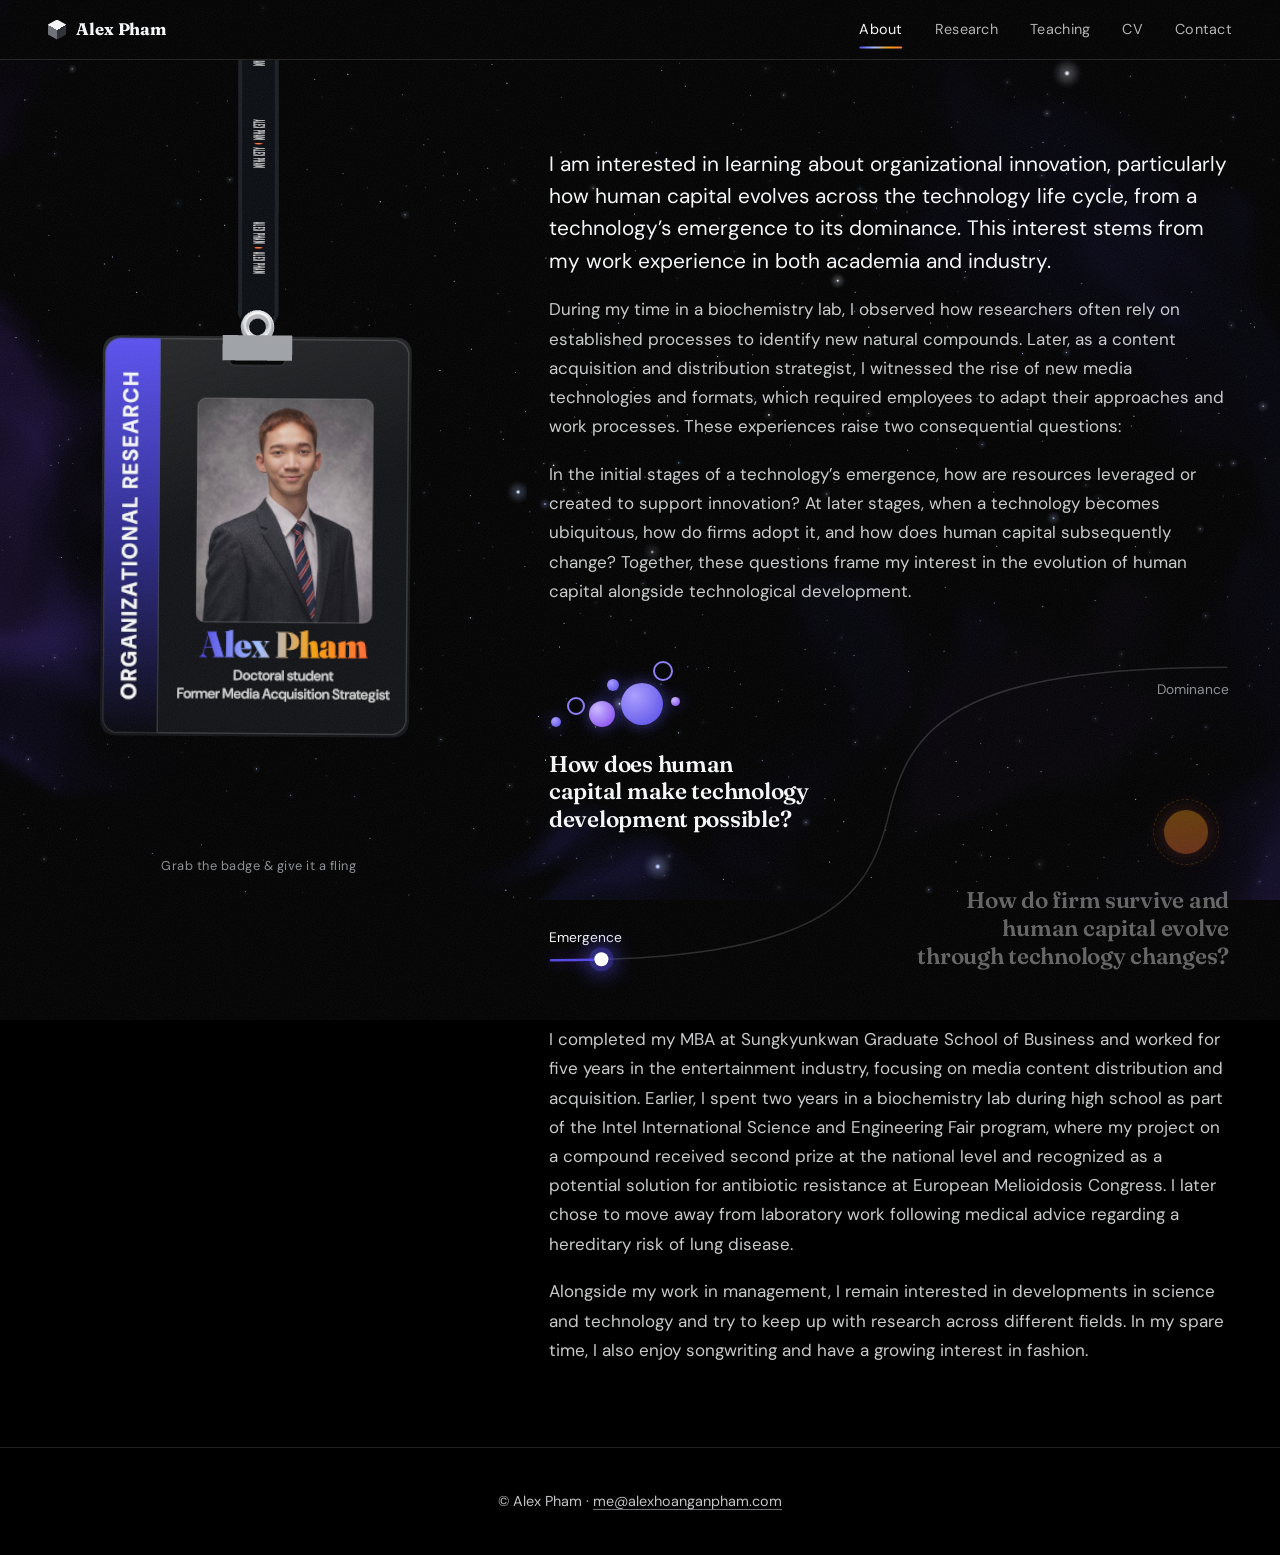
==== commit cee1bf17: "Add files via upload" ====
--- a/index.html
+++ b/index.html
@@ -104,13 +104,13 @@
 
     <div class="hero-bio">
       <p>
-      I am interested in learning about organizational innovation, particularly how human capital evolves across the technology life cycle, from a technology’s emergence to its dominance. The topic stems from my work experience in both academia and industry.
+        I am interested in learning about organizational innovation, particularly how human capital evolves across the technology life cycle, from a technology’s emergence to its dominance. This interest stems from my work experience in both academia and industry.
       </p>
       <p>
-       At the initial stages of new technology emergence, I seek to understand how innovation processes unfold within organizations in terms of how resources are leveraged or created for technology creation and innovation. During my time in the biochemistry lab, I observed how researchers often rely on established processes to identify new natural compounds. Later, as a content acquisition and distribution strategist, I saw the escalation of new media technologies and formats. Together, the experience made me curious about how invention and innovation happen at early stages (e.g., How people come up with novelty in routinized settings). 
+        During my time in a biochemistry lab, I observed how researchers often rely on established processes to identify new natural compounds. Later, as a content acquisition and distribution strategist, I witnessed the rise of new media technologies and formats, which required employees to adapt their approaches and work processes. These experiences raise two consequential questions:
       </p>
       <p>
-      This also brought up a question of what happen if new invention is exploited at scale: How does that influence the labor market or firms? Therefore, at the successor stages, I want to study what from the human capital side make a firm's success or failure in technology change and how the labor evolve along with technology. 
+        In the initial stages of a technology’s emergence, how are resources leveraged or created to support innovation? At later stages, when a technology becomes ubiquitous, how do firms adopt it, and how does human capital subsequently change? Together, these questions frame my interest in the evolution of human capital alongside technological development.
       </p>
 
       <!-- ============================================================
@@ -120,8 +120,8 @@
            a phone) and the question it has reached comes into focus:
              · at Emergence the circles pop out one after another
              · at Dominance the circle turns into another shape
-           Edit the questions, the coloured tags and the two stage
-           names freely — fx.js redraws the curve to fit the text.
+           Edit the questions and the two stage names freely —
+           fx.js redraws the curve to fit the text.
            ============================================================ -->
       <div class="rq-curve">
         <svg class="rq-line" aria-hidden="true"></svg>
@@ -139,11 +139,7 @@
             <span class="b b6"></span>
             <span class="b b7"></span>
           </div>
-          <h2 class="rq-question">How do resources make organizational innovation and technology changes?</h2>
-          <div class="rq-tags rq-tags-a">
-            <span>Existing resources</span>
-            <span>New resources</span>
-          </div>
+          <h2 class="rq-question">How does human capital make technology development possible?</h2>
         </div>
 
         <div class="rq rq-b">
@@ -151,11 +147,7 @@
             <span class="ghost"></span>
             <span class="shape"></span>
           </div>
-          <h2 class="rq-question">How do firm survive and human capital evolve in technology changes?</h2>
-          <div class="rq-tags rq-tags-b">
-            <span>Firm's response-fit</span>
-            <span>Labor's evolution</span>
-          </div>
+          <h2 class="rq-question">How do firm survive and human capital evolve through technology changes?</h2>
         </div>
       </div>
 
--- a/style.css
+++ b/style.css
@@ -473,22 +473,8 @@
   font-size: 1.42rem;
   line-height: 1.22;
   letter-spacing: -0.012em;
-  margin-bottom: 1.1rem;
   text-wrap: balance;
 }
-.rq-tags { display: flex; flex-wrap: wrap; gap: 0.5rem; }
-.rq-b .rq-tags { justify-content: flex-end; }
-.rq-tags span {
-  display: inline-block;
-  padding: 0.36rem 0.95rem;
-  border-radius: 999px;
-  color: #fff;
-  font-weight: 600;
-  font-size: 0.82rem;
-}
-.rq-tags-a span { background: linear-gradient(120deg, #4f46e5, #7c3aed); }
-.rq-tags-b span { background: linear-gradient(120deg, #ea580c, #f59e0b); }
-
 .rq-line { position: absolute; inset: 0; width: 100%; height: 100%; overflow: visible; pointer-events: none; }
 .rq-line path { fill: none; stroke-linecap: round; stroke-linejoin: round; }
 .rq-track { stroke: rgba(245, 246, 248, 0.16); stroke-width: 1.5; }
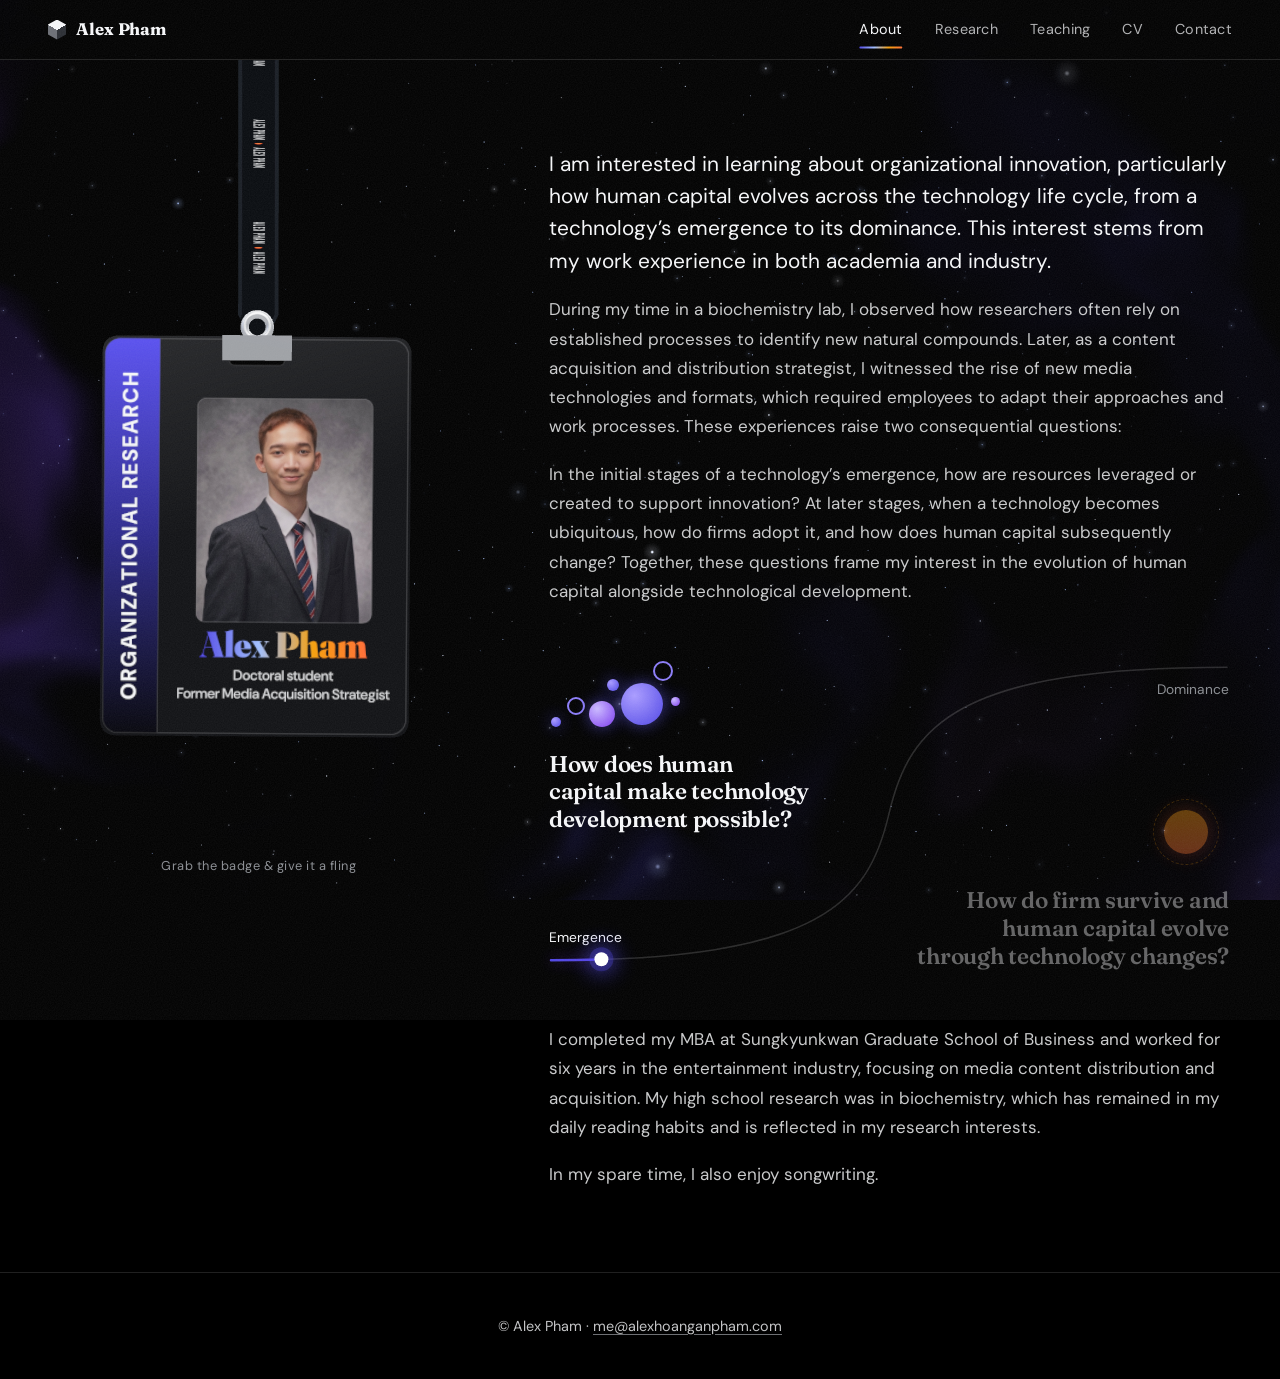
==== commit ed19c7cb: "Add files via upload" ====
--- a/index.html
+++ b/index.html
@@ -152,10 +152,10 @@
       </div>
 
       <p>
-        I completed my MBA at Sungkyunkwan Graduate School of Business and worked for five years in the entertainment industry, focusing on media content distribution and acquisition. Earlier, I spent two years in a biochemistry lab during high school as part of the Intel International Science and Engineering Fair program, where my project on a compound received second prize at the national level and recognized as a potential solution for antibiotic resistance at European Melioidosis Congress. I later chose to move away from laboratory work following medical advice regarding a hereditary risk of lung disease.
+        I completed my MBA at Sungkyunkwan Graduate School of Business and worked for six years in the entertainment industry, focusing on media content distribution and acquisition. My high school research was in biochemistry, which has remained in my daily reading habits and is reflected in my research interests.
       </p>
       <p>
-        Alongside my work in management, I remain interested in developments in science and technology and try to keep up with research across different fields. In my spare time, I also enjoy songwriting and have a growing interest in fashion.
+        In my spare time, I also enjoy songwriting.
       </p>
     </div>
 </section>
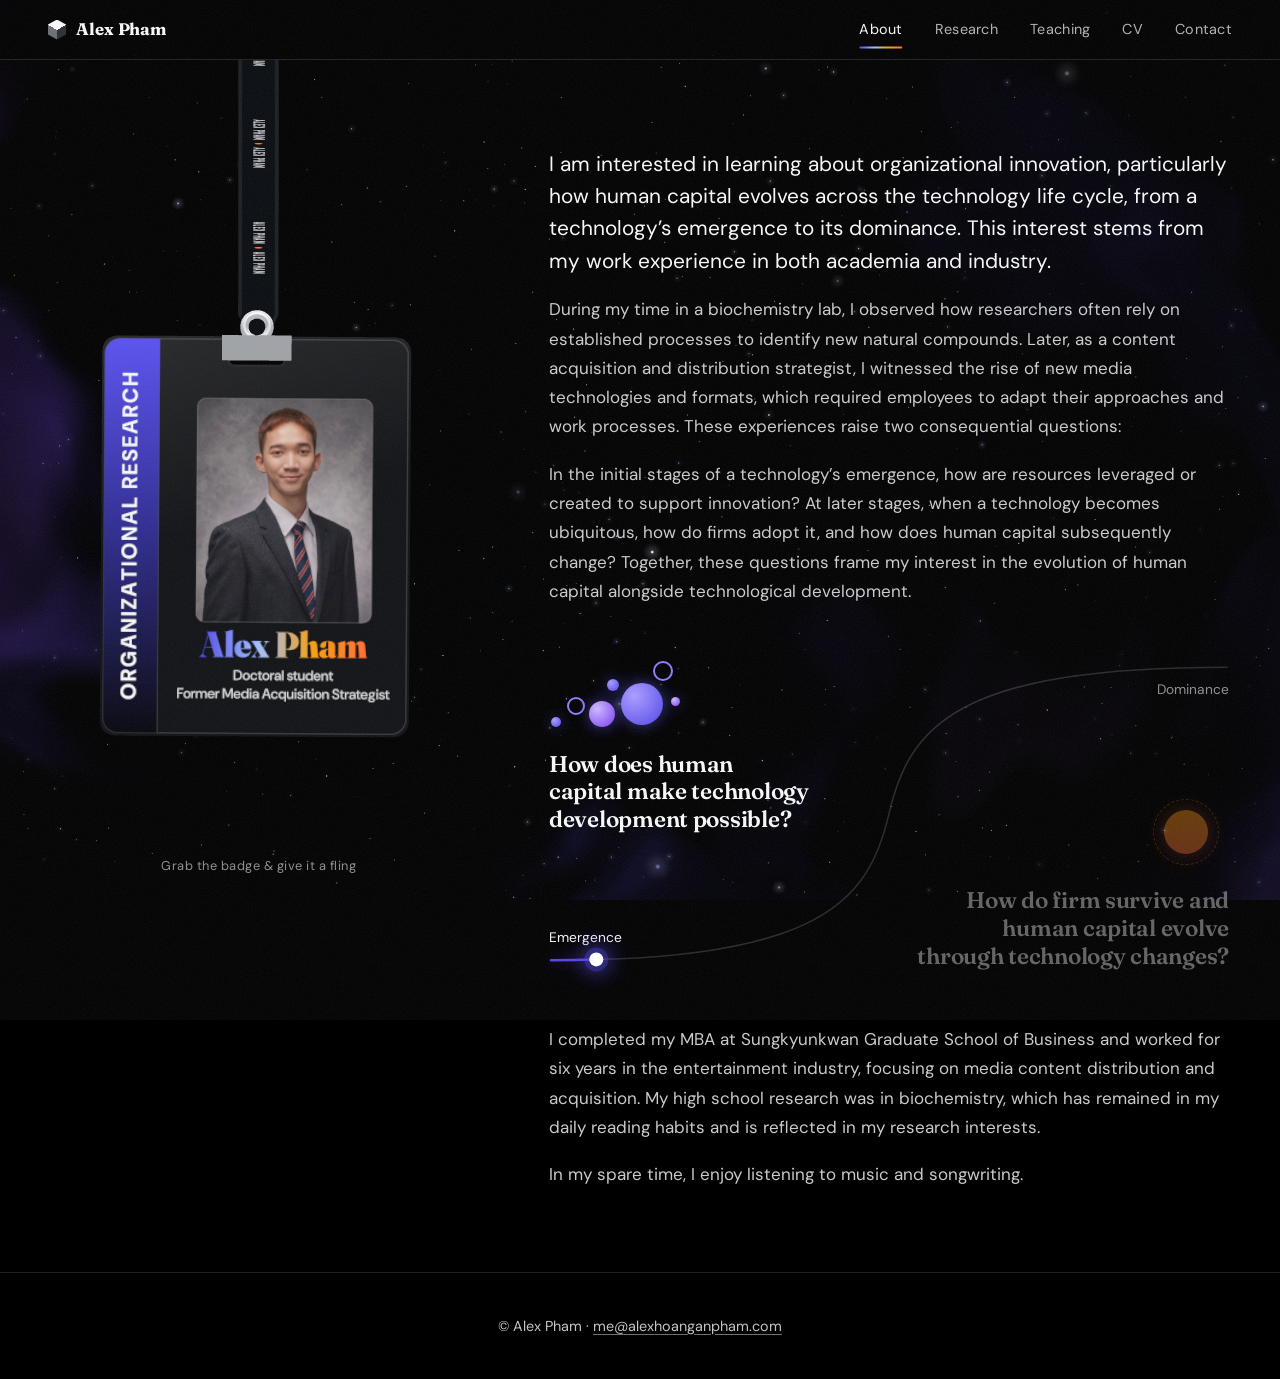
==== commit f8d6fa76: "Add files via upload" ====
--- a/index.html
+++ b/index.html
@@ -155,7 +155,7 @@
         I completed my MBA at Sungkyunkwan Graduate School of Business and worked for six years in the entertainment industry, focusing on media content distribution and acquisition. My high school research was in biochemistry, which has remained in my daily reading habits and is reflected in my research interests.
       </p>
       <p>
-        In my spare time, I also enjoy songwriting.
+        In my spare time, I enjoy listening to music and songwriting.
       </p>
     </div>
 </section>
